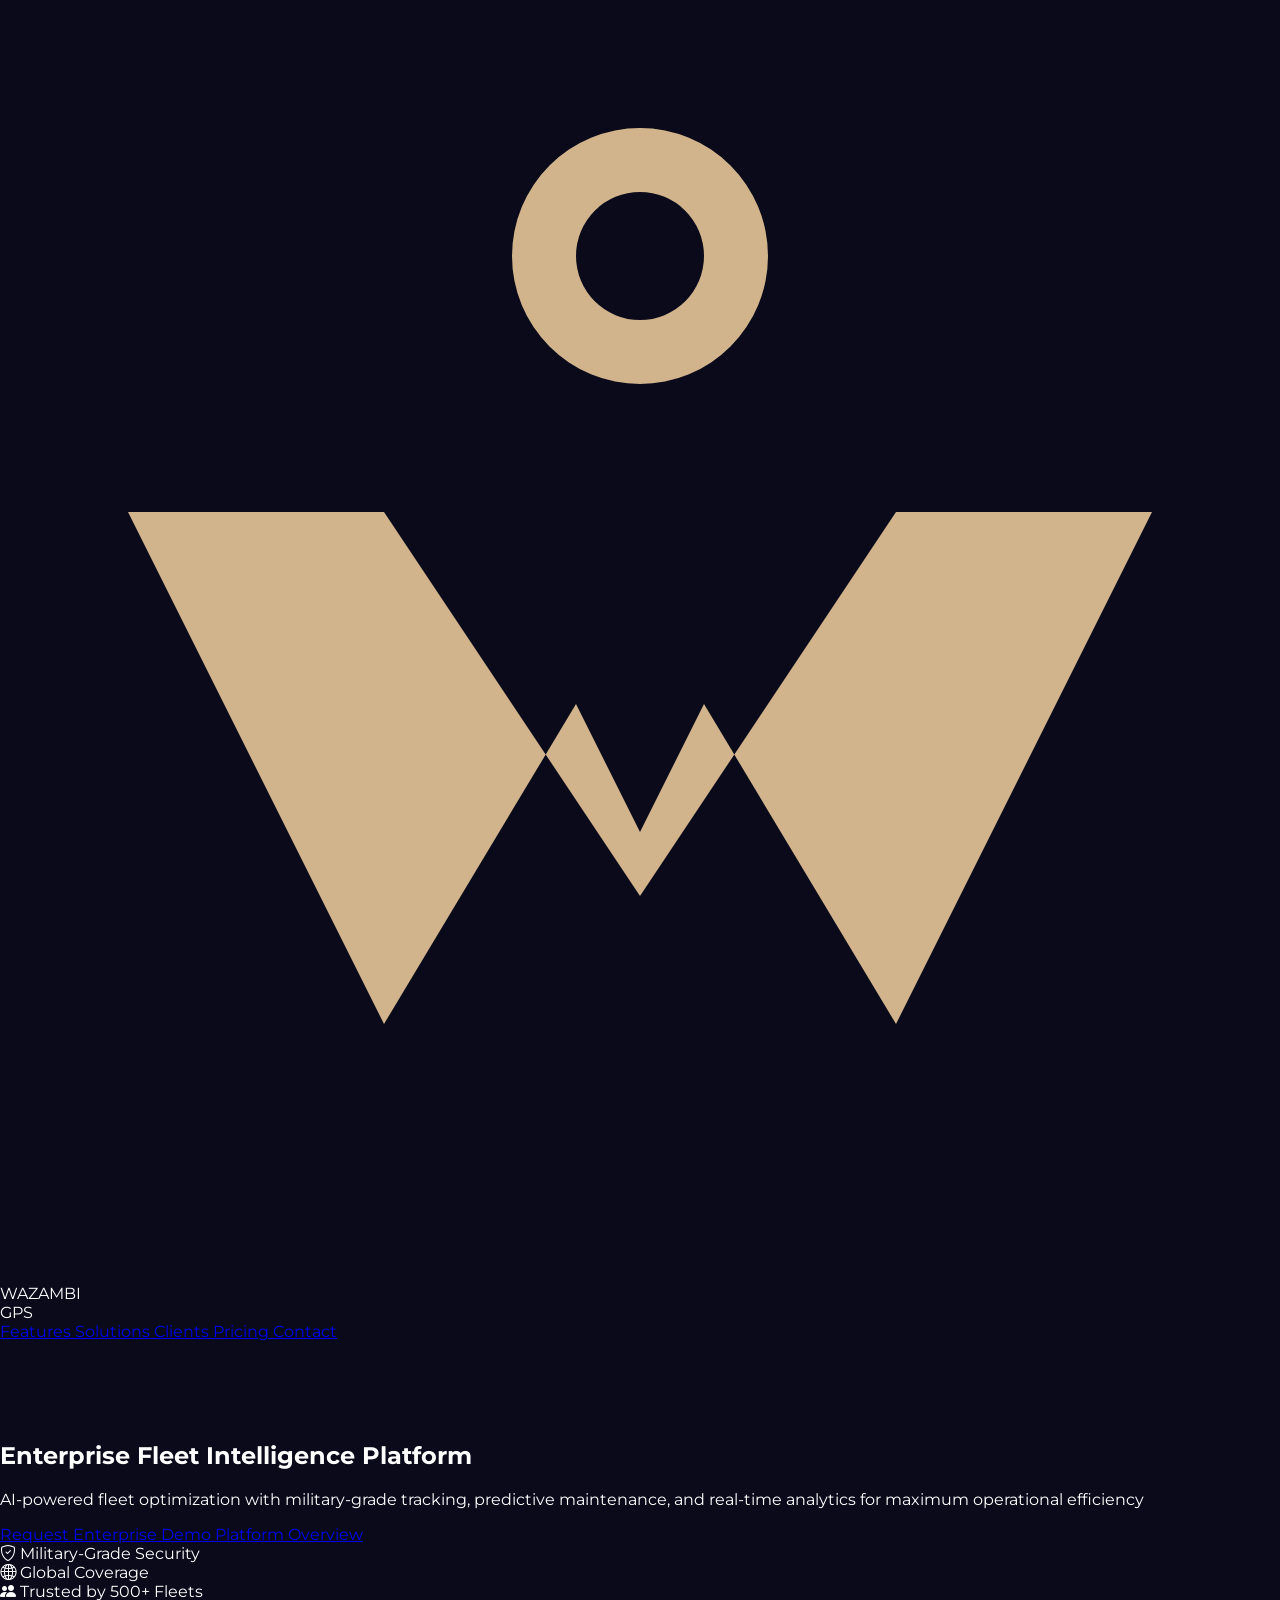
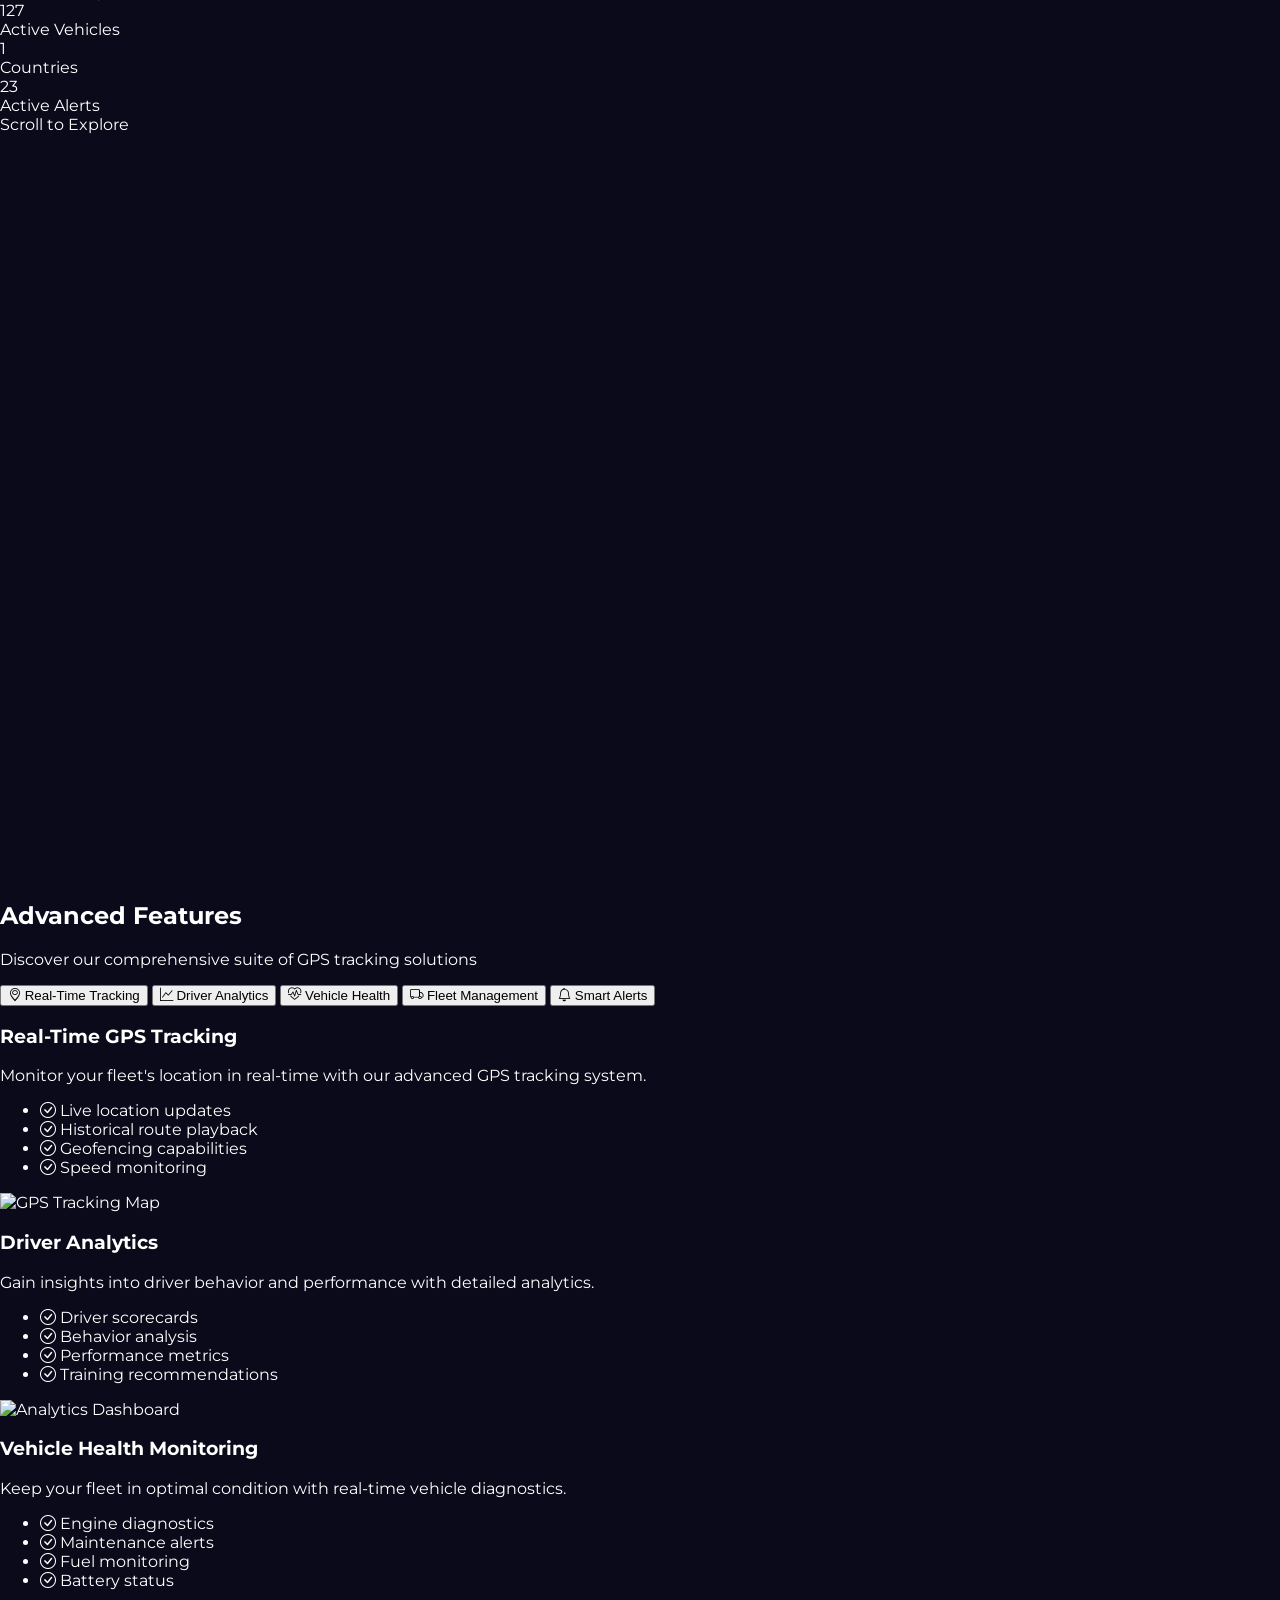
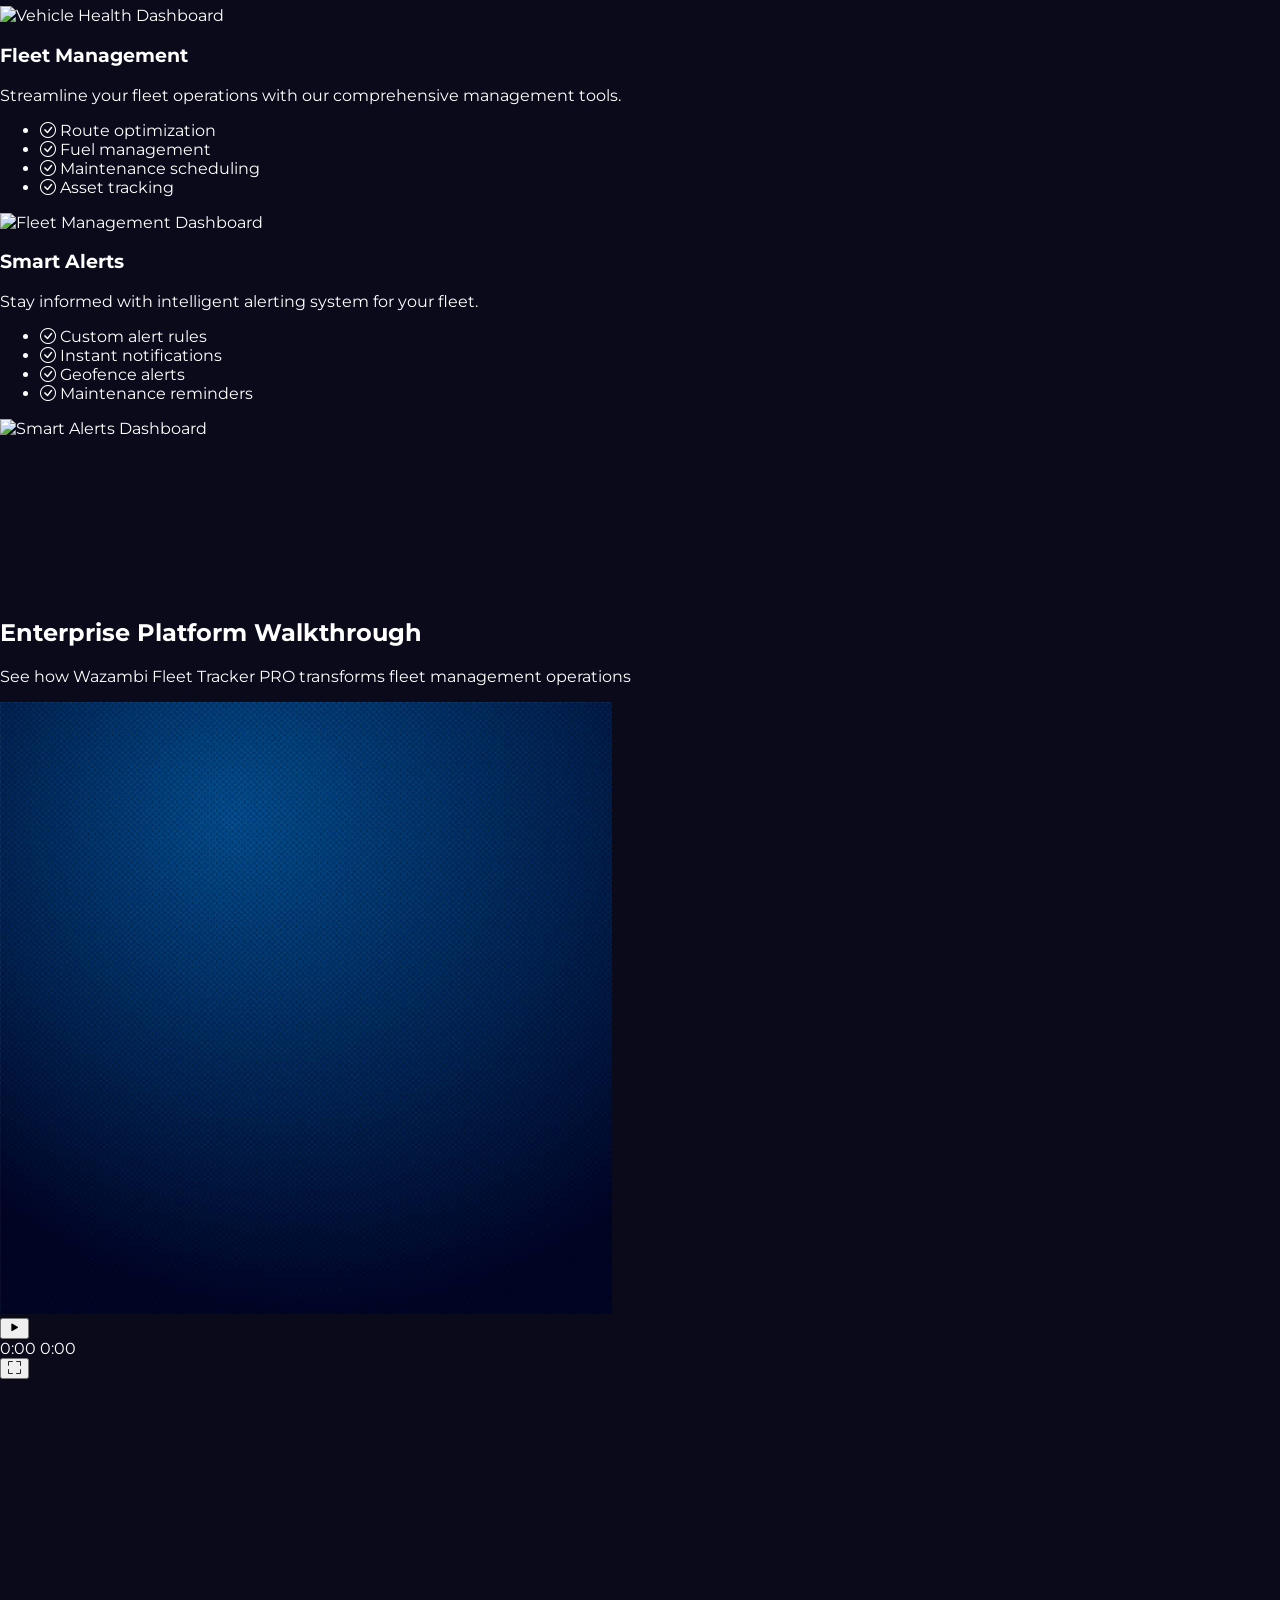
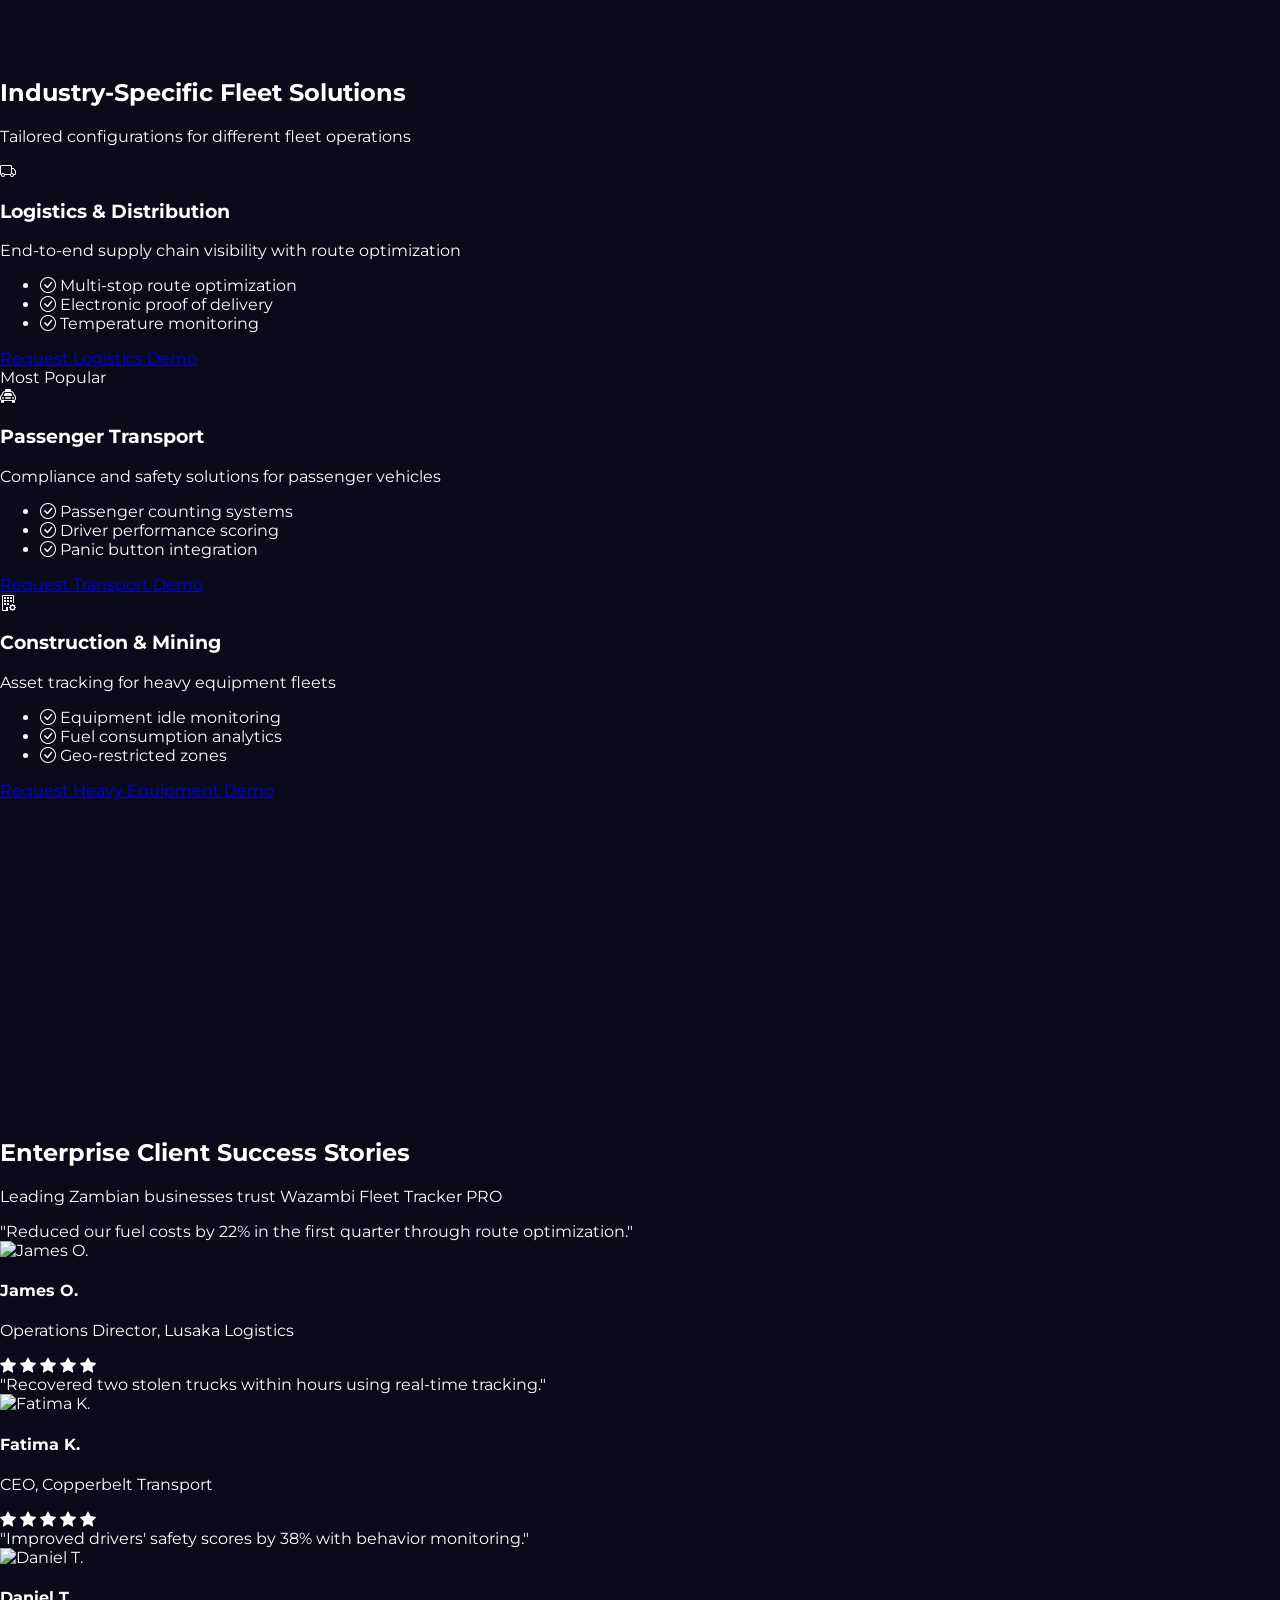
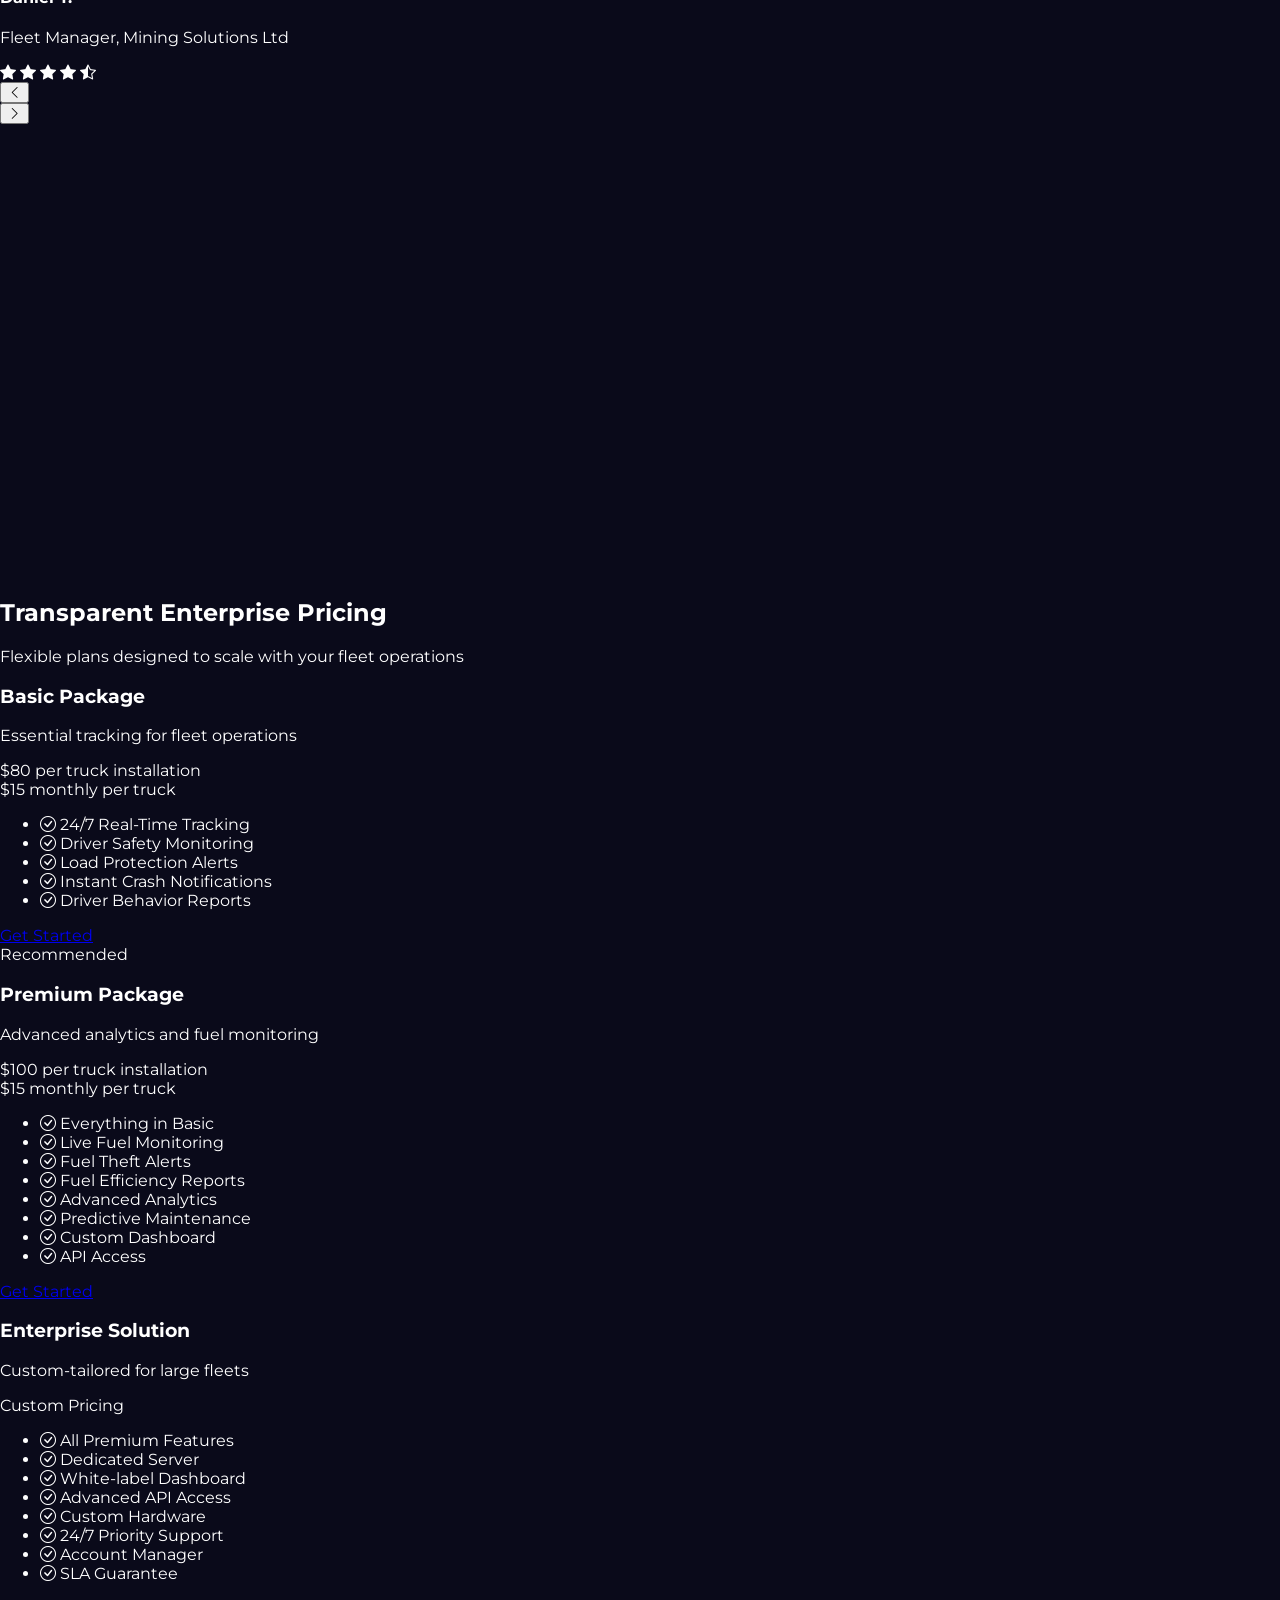
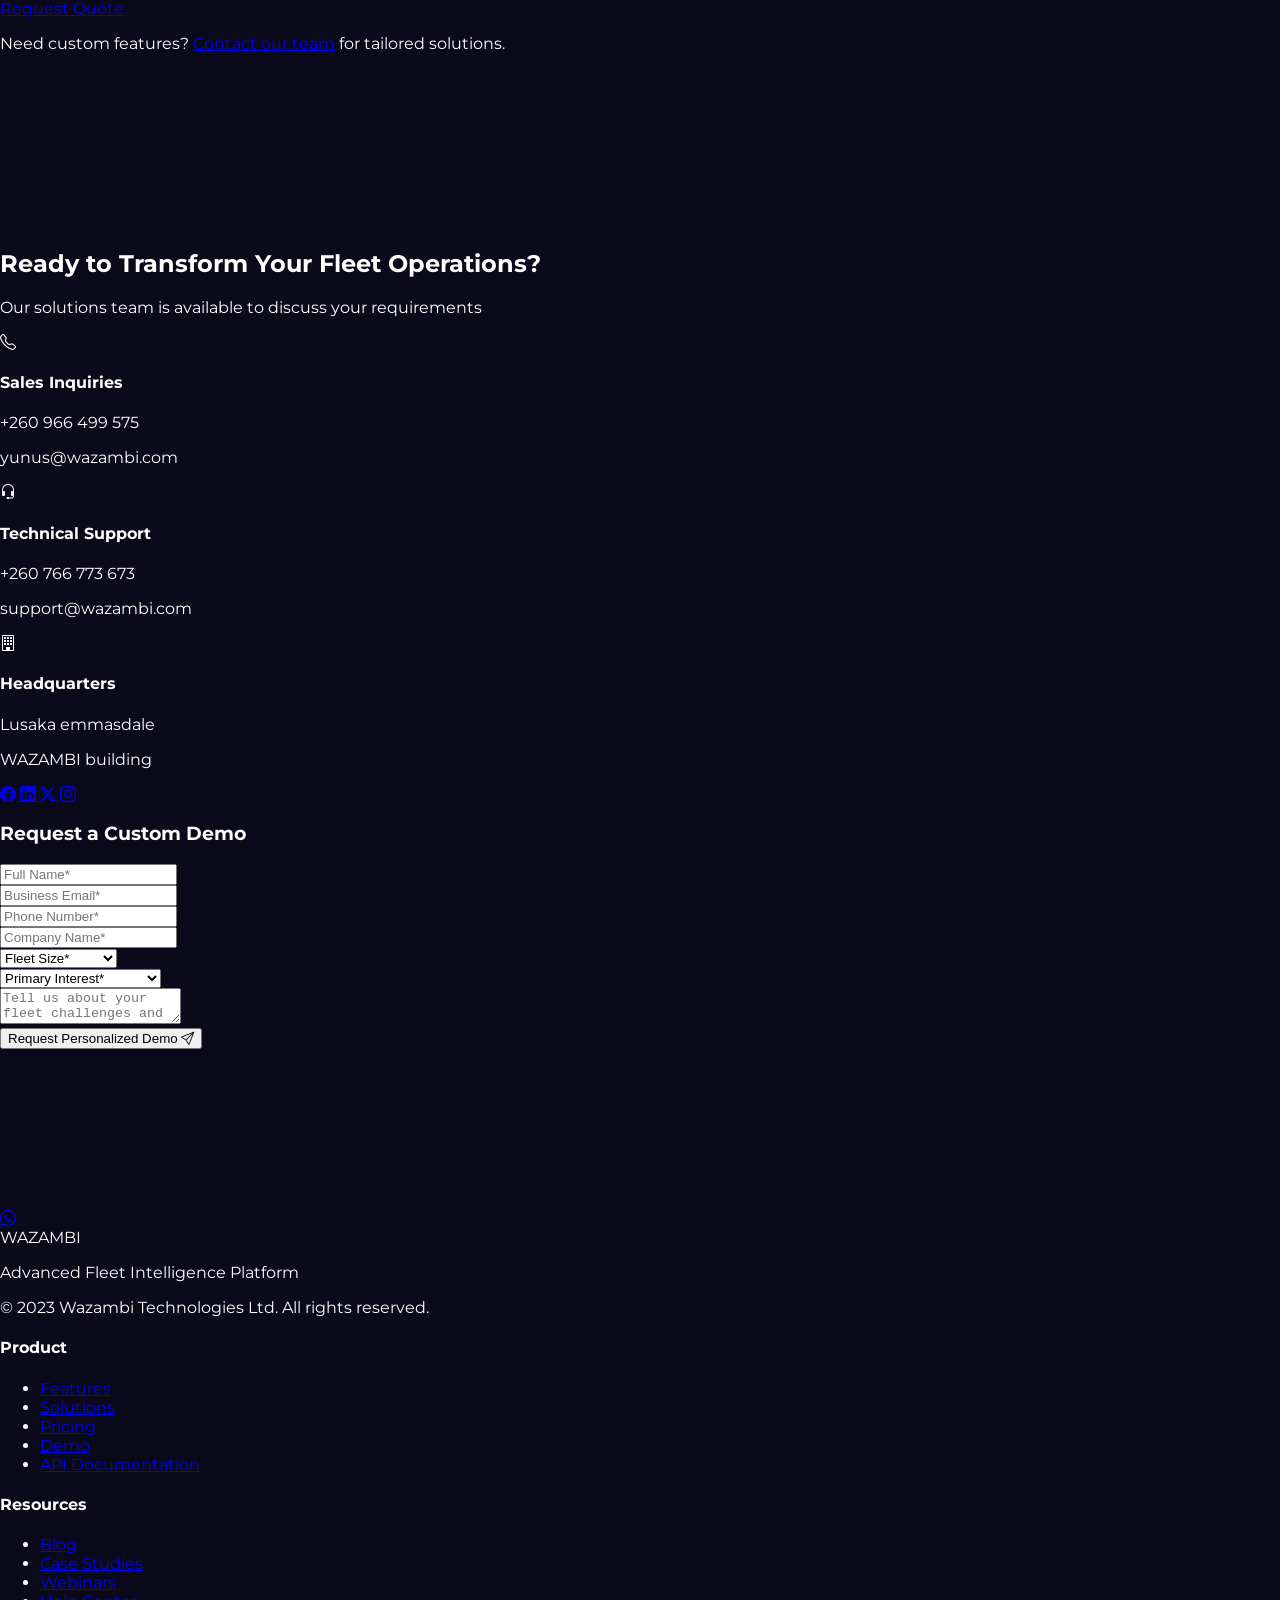
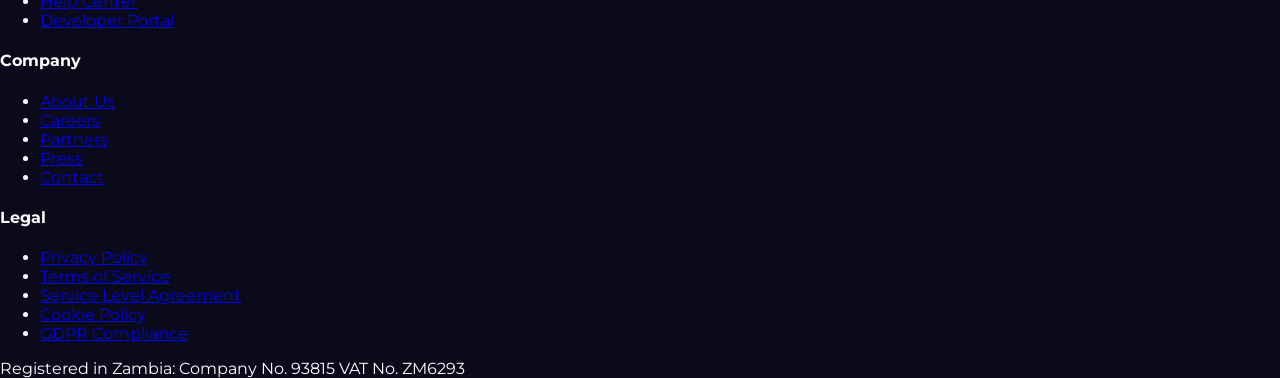
==== INDEX.HTML @ 455a706d "Initial commit" ====
<!DOCTYPE html>
<html lang="en">
<head>
    <meta charset="UTF-8">
    <meta name="viewport" content="width=device-width, initial-scale=1.0">
    <title>Wazambi Fleet Tracker PRO | Enterprise Fleet Intelligence</title>
    <meta name="description" content="AI-powered fleet management with real-time GPS tracking, predictive analytics, and comprehensive vehicle monitoring">
    
    <!-- Preload critical resources -->
    <link rel="preload" href="main.css" as="style">
    <link rel="stylesheet" href="main.css">
    <link rel="preload" href="main.js" as="script">
    
    <!-- Fonts -->
    <link rel="stylesheet" href="https://cdn.jsdelivr.net/npm/bootstrap-icons@1.10.0/font/bootstrap-icons.css">
    <link href="https://fonts.googleapis.com/css2?family=Orbitron:wght@400;500;700;900&family=Montserrat:wght@300;400;500;600;700&display=swap" rel="stylesheet">
    
    <!-- Three.js and GSAP -->
    <script src="https://cdnjs.cloudflare.com/ajax/libs/three.js/r128/three.min.js"></script>
    <script src="https://cdnjs.cloudflare.com/ajax/libs/gsap/3.9.1/gsap.min.js"></script>
    <script src="https://cdnjs.cloudflare.com/ajax/libs/gsap/3.9.1/ScrollTrigger.min.js"></script>
    
    <!-- Leaflet JS -->
    <script src="https://unpkg.com/leaflet@1.9.4/dist/leaflet.js"></script>
    
    <style>
        /* Temporary styles for layout - will be moved to main.css */
        body {
            margin: 0;
            padding: 0;
            overflow-x: hidden;
            font-family: 'Montserrat', sans-serif;
            color: white;
            background: #0a0a1a;
        }
        
        .corridor-container {
            position: fixed;
            top: 0;
            left: 0;
            width: 100%;
            height: 100%;
            z-index: -1;
            overflow: hidden;
        }
        
        section {
            position: relative;
            min-height: 100vh;
            padding: 80px 0;
            overflow: hidden;
        }
    </style>
</head>
<body>
    <!-- 3D Corridor Background -->
    <div class="corridor-container" id="corridorScene">
        <!-- This will be populated by Three.js -->
    </div>

    <!-- Navigation -->
    <nav class="main-nav">
        <div class="nav-container">
            <div class="nav-logo">
                <svg class="wazambi-logo" xmlns="http://www.w3.org/2000/svg" viewBox="0 0 200 200">
                    <!-- GPS pin merged into W -->
                    <path fill="#D2B48C" d="M100,20a20,20 0 1,1 0,40a20,20 0 1,1 0,-40Zm0,10a10,10 0 1,0 0,20a10,10 0 1,0 0,-20Z" />
                    <!-- Left wing of W -->
                    <path fill="#D2B48C" d="M20,80 L60,160 L90,110 L100,130 L110,110 L140,160 L180,80 L140,80 L100,140 L60,80 Z"/>
                </svg>
                <div class="wazambi-text">
                    <div class="main-text">WAZAMBI</div>
                    <div class="sub-text">GPS</div>
                </div>
            </div>
            
            <div class="nav-links">
                <a href="#features" class="nav-link" data-depth="0.2">
                    <span class="link-glow"></span>
                    <span class="link-text">Features</span>
                </a>
                <a href="#solutions" class="nav-link" data-depth="0.4">
                    <span class="link-glow"></span>
                    <span class="link-text">Solutions</span>
                </a>
                <a href="#testimonials" class="nav-link" data-depth="0.6">
                    <span class="link-glow"></span>
                    <span class="link-text">Clients</span>
                </a>
                <a href="#pricing" class="nav-link" data-depth="0.8">
                    <span class="link-glow"></span>
                    <span class="link-text">Pricing</span>
                </a>
                <a href="#contact" class="nav-link cta" data-depth="1">
                    <span class="link-glow"></span>
                    <span class="link-text">Contact</span>
                </a>
            </div>
            
            <div class="mobile-menu-toggle">
                <div class="menu-line"></div>
                <div class="menu-line"></div>
                <div class="menu-line"></div>
            </div>
        </div>
    </nav>

    <!-- Hero Section -->
    <section class="hero-section" id="hero">
        <div class="section-container">
            <div class="hero-content">
                <h1 class="hero-title">
                    <span class="title-line">Enterprise Fleet</span>
                    <span class="title-line highlight">Intelligence Platform</span>
                </h1>
                
                <p class="hero-subtitle">
                    AI-powered fleet optimization with military-grade tracking, predictive maintenance, and real-time analytics for maximum operational efficiency
                </p>
                
                <div class="hero-actions">
                    <a href="#contact" class="hero-btn primary">
                        <span class="btn-glow"></span>
                        <span class="btn-text">Request Enterprise Demo</span>
                    </a>
                    <a href="#video-demo" class="hero-btn secondary">
                        <span class="btn-glow"></span>
                        <span class="btn-text">Platform Overview</span>
                    </a>
                </div>
                
                <div class="trust-badges">
                    <div class="badge">
                        <i class="bi bi-shield-check"></i>
                        <span>Military-Grade Security</span>
                    </div>
                    <div class="badge">
                        <i class="bi bi-globe2"></i>
                        <span>Global Coverage</span>
                    </div>
                    <div class="badge">
                        <i class="bi bi-people-fill"></i>
                        <span>Trusted by 500+ Fleets</span>
                    </div>
                </div>
            </div>
            
            <div class="hero-visual">
                <div class="dashboard-preview">
                    <div class="map-container" id="heroMap"></div>
                    <div class="vehicle-stats">
                        <div class="stat">
                            <div class="count" data-count="127">127</div>
                            <div class="label">Active Vehicles</div>
                        </div>
                        <div class="stat">
                            <div class="count">1</div>
                            <div class="label">Countries</div>
                        </div>
                        <div class="stat">
                            <div class="count" data-count="23" data-dynamic="true">23</div>
                            <div class="label">Active Alerts</div>
                        </div>
                    </div>
                </div>
            </div>
        </div>
        
        <div class="scroll-indicator">
            <div class="mouse">
                <div class="wheel"></div>
            </div>
            <span>Scroll to Explore</span>
        </div>
    </section>

    <!-- Features Section -->
    <section id="features" class="features-section">
        <div class="section-container">
            <div class="section-header">
                <h2>Advanced Features</h2>
                <p>Discover our comprehensive suite of GPS tracking solutions</p>
            </div>
            
            <div class="feature-tabs">
                <div class="tab-buttons">
                    <button class="tab-btn active" data-tab="tracking">
                        <i class="bi bi-geo-alt"></i>
                        <span>Real-Time Tracking</span>
                    </button>
                    <button class="tab-btn" data-tab="analytics">
                        <i class="bi bi-graph-up"></i>
                        <span>Driver Analytics</span>
                    </button>
                    <button class="tab-btn" data-tab="health">
                        <i class="bi bi-heart-pulse"></i>
                        <span>Vehicle Health</span>
                    </button>
                    <button class="tab-btn" data-tab="fleet">
                        <i class="bi bi-truck"></i>
                        <span>Fleet Management</span>
                    </button>
                    <button class="tab-btn" data-tab="alerts">
                        <i class="bi bi-bell"></i>
                        <span>Smart Alerts</span>
                    </button>
                </div>

                <div class="tab-content active" id="tracking">
                    <div class="feature-grid">
                        <div class="feature-text">
                            <h3>Real-Time GPS Tracking</h3>
                            <p>Monitor your fleet's location in real-time with our advanced GPS tracking system.</p>
                            <ul class="feature-list">
                                <li><i class="bi bi-check-circle"></i> Live location updates</li>
                                <li><i class="bi bi-check-circle"></i> Historical route playback</li>
                                <li><i class="bi bi-check-circle"></i> Geofencing capabilities</li>
                                <li><i class="bi bi-check-circle"></i> Speed monitoring</li>
                            </ul>
                        </div>
                        <div class="feature-visual">
                            <img src="images/feature-tracking.jpg" alt="GPS Tracking Map" class="feature-image">
                            <div class="feature-overlay"></div>
                        </div>
                    </div>
                </div>

                <div class="tab-content" id="analytics">
                    <div class="feature-grid">
                        <div class="feature-text">
                            <h3>Driver Analytics</h3>
                            <p>Gain insights into driver behavior and performance with detailed analytics.</p>
                            <ul class="feature-list">
                                <li><i class="bi bi-check-circle"></i> Driver scorecards</li>
                                <li><i class="bi bi-check-circle"></i> Behavior analysis</li>
                                <li><i class="bi bi-check-circle"></i> Performance metrics</li>
                                <li><i class="bi bi-check-circle"></i> Training recommendations</li>
                            </ul>
                        </div>
                        <div class="feature-visual">
                            <img src="images/feature-analytics.jpg" alt="Analytics Dashboard" class="feature-image">
                            <div class="feature-overlay"></div>
                        </div>
                    </div>
                </div>

                <div class="tab-content" id="health">
                    <div class="feature-grid">
                        <div class="feature-text">
                            <h3>Vehicle Health Monitoring</h3>
                            <p>Keep your fleet in optimal condition with real-time vehicle diagnostics.</p>
                            <ul class="feature-list">
                                <li><i class="bi bi-check-circle"></i> Engine diagnostics</li>
                                <li><i class="bi bi-check-circle"></i> Maintenance alerts</li>
                                <li><i class="bi bi-check-circle"></i> Fuel monitoring</li>
                                <li><i class="bi bi-check-circle"></i> Battery status</li>
                            </ul>
                        </div>
                        <div class="feature-visual">
                            <img src="images/feature-health.jpg" alt="Vehicle Health Dashboard" class="feature-image">
                            <div class="feature-overlay"></div>
                        </div>
                    </div>
                </div>

                <div class="tab-content" id="fleet">
                    <div class="feature-grid">
                        <div class="feature-text">
                            <h3>Fleet Management</h3>
                            <p>Streamline your fleet operations with our comprehensive management tools.</p>
                            <ul class="feature-list">
                                <li><i class="bi bi-check-circle"></i> Route optimization</li>
                                <li><i class="bi bi-check-circle"></i> Fuel management</li>
                                <li><i class="bi bi-check-circle"></i> Maintenance scheduling</li>
                                <li><i class="bi bi-check-circle"></i> Asset tracking</li>
                            </ul>
                        </div>
                        <div class="feature-visual">
                            <img src="images/feature-fleet.jpg" alt="Fleet Management Dashboard" class="feature-image">
                            <div class="feature-overlay"></div>
                        </div>
                    </div>
                </div>

                <div class="tab-content" id="alerts">
                    <div class="feature-grid">
                        <div class="feature-text">
                            <h3>Smart Alerts</h3>
                            <p>Stay informed with intelligent alerting system for your fleet.</p>
                            <ul class="feature-list">
                                <li><i class="bi bi-check-circle"></i> Custom alert rules</li>
                                <li><i class="bi bi-check-circle"></i> Instant notifications</li>
                                <li><i class="bi bi-check-circle"></i> Geofence alerts</li>
                                <li><i class="bi bi-check-circle"></i> Maintenance reminders</li>
                            </ul>
                        </div>
                        <div class="feature-visual">
                            <img src="images/feature-alerts.jpg" alt="Smart Alerts Dashboard" class="feature-image">
                            <div class="feature-overlay"></div>
                        </div>
                    </div>
                </div>
            </div>
        </div>
    </section>

    <!-- Video Demo Section -->
    <section id="video-demo" class="video-section">
        <div class="section-container">
            <div class="section-header">
                <h2>Enterprise Platform <span>Walkthrough</span></h2>
                <p>See how Wazambi Fleet Tracker PRO transforms fleet management operations</p>
            </div>
            
            <div class="video-container">
                <div class="video-wrapper">
                    <video class="demo-video" poster="images/video-poster.jpg">
                        <source src="video/demo.mp4" type="video/mp4">
                        Your browser does not support the video tag.
                    </video>
                    <div class="video-controls">
                        <button class="play-btn">
                            <i class="bi bi-play-fill"></i>
                        </button>
                        <div class="video-progress">
                            <div class="progress-bar"></div>
                        </div>
                        <div class="video-time">
                            <span class="current-time">0:00</span>
                            <span class="duration">0:00</span>
                        </div>
                        <button class="fullscreen-btn">
                            <i class="bi bi-fullscreen"></i>
                        </button>
                    </div>
                </div>
            </div>
        </div>
    </section>

    <!-- Solutions Section -->
    <section id="solutions" class="solutions-section">
        <div class="section-container">
            <div class="section-header">
                <h2>Industry-Specific Fleet <span>Solutions</span></h2>
                <p>Tailored configurations for different fleet operations</p>
            </div>
            
            <div class="solutions-grid">
                <div class="solution-card">
                    <div class="card-icon">
                        <i class="bi bi-truck"></i>
                    </div>
                    <h3>Logistics & Distribution</h3>
                    <p>End-to-end supply chain visibility with route optimization</p>
                    <ul class="solution-features">
                        <li><i class="bi bi-check-circle"></i> Multi-stop route optimization</li>
                        <li><i class="bi bi-check-circle"></i> Electronic proof of delivery</li>
                        <li><i class="bi bi-check-circle"></i> Temperature monitoring</li>
                    </ul>
                    <a href="https://wa.me/260966499575?text=Logistics%20Solution%20Inquiry" class="solution-btn" target="_blank">
                        Request Logistics Demo
                    </a>
                </div>
                
                <div class="solution-card featured">
                    <div class="featured-badge">Most Popular</div>
                    <div class="card-icon">
                        <i class="bi bi-taxi-front"></i>
                    </div>
                    <h3>Passenger Transport</h3>
                    <p>Compliance and safety solutions for passenger vehicles</p>
                    <ul class="solution-features">
                        <li><i class="bi bi-check-circle"></i> Passenger counting systems</li>
                        <li><i class="bi bi-check-circle"></i> Driver performance scoring</li>
                        <li><i class="bi bi-check-circle"></i> Panic button integration</li>
                    </ul>
                    <a href="https://wa.me/260966499575?text=Passenger%20Transport%20Inquiry" class="solution-btn" target="_blank">
                        Request Transport Demo
                    </a>
                </div>
                
                <div class="solution-card">
                    <div class="card-icon">
                        <i class="bi bi-building-gear"></i>
                    </div>
                    <h3>Construction & Mining</h3>
                    <p>Asset tracking for heavy equipment fleets</p>
                    <ul class="solution-features">
                        <li><i class="bi bi-check-circle"></i> Equipment idle monitoring</li>
                        <li><i class="bi bi-check-circle"></i> Fuel consumption analytics</li>
                        <li><i class="bi bi-check-circle"></i> Geo-restricted zones</li>
                    </ul>
                    <a href="https://wa.me/260966499575?text=Construction%20Solution%20Inquiry" class="solution-btn" target="_blank">
                        Request Heavy Equipment Demo
                    </a>
                </div>
            </div>
        </div>
    </section>

    <!-- Testimonials Section -->
    <section id="testimonials" class="testimonials-section">
        <div class="section-container">
            <div class="section-header">
                <h2>Enterprise Client <span>Success Stories</span></h2>
                <p>Leading Zambian businesses trust Wazambi Fleet Tracker PRO</p>
            </div>
            
            <div class="testimonials-slider">
                <div class="testimonial active">
                    <div class="testimonial-content">
                        <div class="quote">
                            "Reduced our fuel costs by 22% in the first quarter through route optimization."
                        </div>
                        <div class="author">
                            <div class="author-image">
                                <img src="images/testimonial-1.jpg" alt="James O." loading="lazy">
                            </div>
                            <div class="author-info">
                                <h4>James O.</h4>
                                <p>Operations Director, Lusaka Logistics</p>
                                <div class="rating">
                                    <i class="bi bi-star-fill"></i>
                                    <i class="bi bi-star-fill"></i>
                                    <i class="bi bi-star-fill"></i>
                                    <i class="bi bi-star-fill"></i>
                                    <i class="bi bi-star-fill"></i>
                                </div>
                            </div>
                        </div>
                    </div>
                </div>
                
                <div class="testimonial">
                    <div class="testimonial-content">
                        <div class="quote">
                            "Recovered two stolen trucks within hours using real-time tracking."
                        </div>
                        <div class="author">
                            <div class="author-image">
                                <img src="images/testimonial-2.jpg" alt="Fatima K." loading="lazy">
                            </div>
                            <div class="author-info">
                                <h4>Fatima K.</h4>
                                <p>CEO, Copperbelt Transport</p>
                                <div class="rating">
                                    <i class="bi bi-star-fill"></i>
                                    <i class="bi bi-star-fill"></i>
                                    <i class="bi bi-star-fill"></i>
                                    <i class="bi bi-star-fill"></i>
                                    <i class="bi bi-star-fill"></i>
                                </div>
                            </div>
                        </div>
                    </div>
                </div>
                
                <div class="testimonial">
                    <div class="testimonial-content">
                        <div class="quote">
                            "Improved drivers' safety scores by 38% with behavior monitoring."
                        </div>
                        <div class="author">
                            <div class="author-image">
                                <img src="images/testimonial-3.jpg" alt="Daniel T." loading="lazy">
                            </div>
                            <div class="author-info">
                                <h4>Daniel T.</h4>
                                <p>Fleet Manager, Mining Solutions Ltd</p>
                                <div class="rating">
                                    <i class="bi bi-star-fill"></i>
                                    <i class="bi bi-star-fill"></i>
                                    <i class="bi bi-star-fill"></i>
                                    <i class="bi bi-star-fill"></i>
                                    <i class="bi bi-star-half"></i>
                                </div>
                            </div>
                        </div>
                    </div>
                </div>
                
                <div class="slider-controls">
                    <button class="slider-prev"><i class="bi bi-chevron-left"></i></button>
                    <div class="slider-dots">
                        <span class="dot active"></span>
                        <span class="dot"></span>
                        <span class="dot"></span>
                    </div>
                    <button class="slider-next"><i class="bi bi-chevron-right"></i></button>
                </div>
            </div>
        </div>
    </section>

    <!-- Pricing Section -->
    <section id="pricing" class="pricing-section">
        <div class="section-container">
            <div class="section-header">
                <h2>Transparent Enterprise <span>Pricing</span></h2>
                <p>Flexible plans designed to scale with your fleet operations</p>
            </div>
            
            <div class="pricing-grid">
                <div class="pricing-card">
                    <div class="card-header">
                        <h3>Basic Package</h3>
                        <p>Essential tracking for fleet operations</p>
                        <div class="price-container">
                            <div class="price">
                                <span class="amount">$80</span>
                                <span class="period">per truck installation</span>
                            </div>
                            <div class="price">
                                <span class="amount">$15</span>
                                <span class="period">monthly per truck</span>
                            </div>
                        </div>
                    </div>
                    <ul class="features">
                        <li><i class="bi bi-check-circle"></i> 24/7 Real-Time Tracking</li>
                        <li><i class="bi bi-check-circle"></i> Driver Safety Monitoring</li>
                        <li><i class="bi bi-check-circle"></i> Load Protection Alerts</li>
                        <li><i class="bi bi-check-circle"></i> Instant Crash Notifications</li>
                        <li><i class="bi bi-check-circle"></i> Driver Behavior Reports</li>
                    </ul>
                    <a href="https://wa.me/260966499575?text=Basic%20Package%20Inquiry" class="pricing-btn" target="_blank">Get Started</a>
                </div>
                
                <div class="pricing-card featured">
                    <div class="featured-badge">Recommended</div>
                    <div class="card-header">
                        <h3>Premium Package</h3>
                        <p>Advanced analytics and fuel monitoring</p>
                        <div class="price-container">
                            <div class="price">
                                <span class="amount">$100</span>
                                <span class="period">per truck installation</span>
                            </div>
                            <div class="price">
                                <span class="amount">$15</span>
                                <span class="period">monthly per truck</span>
                            </div>
                        </div>
                    </div>
                    <ul class="features">
                        <li><i class="bi bi-check-circle"></i> Everything in Basic</li>
                        <li><i class="bi bi-check-circle"></i> Live Fuel Monitoring</li>
                        <li><i class="bi bi-check-circle"></i> Fuel Theft Alerts</li>
                        <li><i class="bi bi-check-circle"></i> Fuel Efficiency Reports</li>
                        <li><i class="bi bi-check-circle"></i> Advanced Analytics</li>
                        <li><i class="bi bi-check-circle"></i> Predictive Maintenance</li>
                        <li><i class="bi bi-check-circle"></i> Custom Dashboard</li>
                        <li><i class="bi bi-check-circle"></i> API Access</li>
                    </ul>
                    <a href="https://wa.me/260966499575?text=Premium%20Package%20Inquiry" class="pricing-btn" target="_blank">Get Started</a>
                </div>
                
                <div class="pricing-card">
                    <div class="card-header">
                        <h3>Enterprise Solution</h3>
                        <p>Custom-tailored for large fleets</p>
                        <div class="price-container">
                            <div class="price">
                                <span class="amount">Custom</span>
                                <span class="period">Pricing</span>
                            </div>
                        </div>
                    </div>
                    <ul class="features">
                        <li><i class="bi bi-check-circle"></i> All Premium Features</li>
                        <li><i class="bi bi-check-circle"></i> Dedicated Server</li>
                        <li><i class="bi bi-check-circle"></i> White-label Dashboard</li>
                        <li><i class="bi bi-check-circle"></i> Advanced API Access</li>
                        <li><i class="bi bi-check-circle"></i> Custom Hardware</li>
                        <li><i class="bi bi-check-circle"></i> 24/7 Priority Support</li>
                        <li><i class="bi bi-check-circle"></i> Account Manager</li>
                        <li><i class="bi bi-check-circle"></i> SLA Guarantee</li>
                    </ul>
                    <a href="https://wa.me/260966499575?text=Enterprise%20Solution%20Inquiry" class="pricing-btn" target="_blank">Request Quote</a>
                </div>
            </div>
            
            <div class="enterprise-cta">
                <p>Need custom features? <a href="https://wa.me/260966499575?text=Custom%20Solution%20Inquiry" target="_blank">Contact our team</a> for tailored solutions.</p>
            </div>
        </div>
    </section>

    <!-- Contact Section -->
    <section id="contact" class="contact-section">
        <div class="section-container">
            <div class="contact-grid">
                <div class="contact-info">
                    <h2>Ready to Transform Your Fleet Operations?</h2>
                    <p>Our solutions team is available to discuss your requirements</p>
                    
                    <div class="contact-methods">
                        <div class="method">
                            <div class="method-icon">
                                <i class="bi bi-telephone"></i>
                            </div>
                            <div class="method-details">
                                <h4>Sales Inquiries</h4>
                                <p>+260 966 499 575</p>
                                <p>yunus@wazambi.com</p>
                            </div>
                        </div>
                        
                        <div class="method">
                            <div class="method-icon">
                                <i class="bi bi-headset"></i>
                            </div>
                            <div class="method-details">
                                <h4>Technical Support</h4>
                                <p>+260 766 773 673</p>
                                <p>support@wazambi.com</p>
                            </div>
                        </div>
                        
                        <div class="method">
                            <div class="method-icon">
                                <i class="bi bi-building"></i>
                            </div>
                            <div class="method-details">
                                <h4>Headquarters</h4>
                                <p>Lusaka emmasdale</p>
                                <p>WAZAMBI building</p>
                            </div>
                        </div>
                    </div>
                    
                    <div class="contact-social">
                        <a href="https://www.facebook.com/share/16BLbJV5yL/" class="social-link" target="_blank">
                            <i class="bi bi-facebook"></i>
                        </a>
                        <a href="#" class="social-link" target="_blank">
                            <i class="bi bi-linkedin"></i>
                        </a>
                        <a href="https://x.com/yunushersi" class="social-link" target="_blank">
                            <i class="bi bi-twitter-x"></i>
                        </a>
                        <a href="https://www.instagram.com/wazambi_gps?igsh=cWh6MjEwbnJqM2ph" class="social-link" target="_blank">
                            <i class="bi bi-instagram"></i>
                        </a>
                    </div>
                </div>
                
                <div class="contact-form-container">
                    <form id="contactForm" action="https://formspree.io/f/mnnpgkzj" method="POST">
                        <h3>Request a Custom Demo</h3>
                        
                        <div class="form-group">
                            <input type="text" id="name" name="name" placeholder="Full Name*" required>
                        </div>
                        
                        <div class="form-group">
                            <input type="email" id="email" name="email" placeholder="Business Email*" required>
                        </div>
                        
                        <div class="form-group">
                            <input type="tel" id="phone" name="phone" placeholder="Phone Number*" required>
                        </div>
                        
                        <div class="form-group">
                            <input type="text" id="company" name="company" placeholder="Company Name*" required>
                        </div>
                        
                        <div class="form-group">
                            <select id="fleet-size" name="fleet-size" required>
                                <option value="">Fleet Size*</option>
                                <option value="1-10">1-10 Vehicles</option>
                                <option value="11-50">11-50 Vehicles</option>
                                <option value="51-100">51-100 Vehicles</option>
                                <option value="101+">101+ Vehicles</option>
                            </select>
                        </div>
                        
                        <div class="form-group">
                            <select id="interest" name="interest" required>
                                <option value="">Primary Interest*</option>
                                <option value="tracking">Real-Time Tracking</option>
                                <option value="safety">Driver Safety</option>
                                <option value="maintenance">Vehicle Maintenance</option>
                                <option value="optimization">Route Optimization</option>
                                <option value="compliance">Regulatory Compliance</option>
                            </select>
                        </div>
                        
                        <div class="form-group">
                            <textarea id="message" name="message" placeholder="Tell us about your fleet challenges and requirements*" required></textarea>
                        </div>
                        
                        <button type="submit" class="submit-btn">
                            <span class="btn-text">Request Personalized Demo</span>
                            <span class="btn-icon"><i class="bi bi-send"></i></span>
                        </button>
                    </form>
                </div>
            </div>
        </div>
    </section>

    <!-- WhatsApp Float Button -->
    <div class="whatsapp-float">
        <a href="https://wa.me/260966499575" target="_blank" aria-label="Chat on WhatsApp">
            <i class="bi bi-whatsapp"></i>
        </a>
    </div>

    <!-- Footer -->
    <footer class="main-footer">
        <div class="footer-container">
            <div class="footer-grid">
                <div class="footer-brand">
                    <div class="footer-logo">
                        <div class="logo-graphic">
                            <div class="logo-particle"></div>
                        </div>
                        <span class="logo-text">WAZAMBI</span>
                    </div>
                    <p class="footer-tagline">Advanced Fleet Intelligence Platform</p>
                    <p class="footer-copyright">&copy; 2023 Wazambi Technologies Ltd. All rights reserved.</p>
                </div>
                
                <div class="footer-links">
                    <div class="link-group">
                        <h4>Product</h4>
                        <ul>
                            <li><a href="#features">Features</a></li>
                            <li><a href="#solutions">Solutions</a></li>
                            <li><a href="#pricing">Pricing</a></li>
                            <li><a href="#video-demo">Demo</a></li>
                            <li><a href="#">API Documentation</a></li>
                        </ul>
                    </div>
                    
                    <div class="link-group">
                        <h4>Resources</h4>
                        <ul>
                            <li><a href="#">Blog</a></li>
                            <li><a href="#">Case Studies</a></li>
                            <li><a href="#">Webinars</a></li>
                            <li><a href="https://wa.me/260966499575">Help Center</a></li>
                            <li><a href="https://track.wazambi.com">Developer Portal</a></li>
                        </ul>
                    </div>
                    
                    <div class="link-group">
                        <h4>Company</h4>
                        <ul>
                            <li><a href="https://www.instagram.com/wazambi_gps?igsh=cWh6MjEwbnJqM2ph">About Us</a></li>
                            <li><a href="https://wa.me/260966499575">Careers</a></li>
                            <li><a href="track.wazambi.com">Partners</a></li>
                            <li><a href="https://wa.me/260966499575">Press</a></li>
                            <li><a href="https://wa.me/260966499575">Contact</a></li>
                        </ul>
                    </div>
                    
                    <div class="link-group">
                        <h4>Legal</h4>
                        <ul>
                            <li><a href="https://track.wazambi.com">Privacy Policy</a></li>
                            <li><a href="https://track.wazambi.com">Terms of Service</a></li>
                            <li><a href="https://track.wazambi.com">Service Level Agreement</a></li>
                            <li><a href="https://track.wazambi.com">Cookie Policy</a></li>
                            <li><a href="https://track.wazambi.com">GDPR Compliance</a></li>
                        </ul>
                    </div>
                </div>
            </div>
            
            <div class="footer-bottom">
                <div class="footer-legal">
                    <span>Registered in Zambia: Company No. 93815</span>
                    <span>VAT No. ZM6293</span>
                </div>
            </div>
        </div>
    </footer>

    <!-- Scripts -->
    <script src="main.js"></script>
    
    <!-- Three.js Corridor Scene -->
    <script>
        // This will be implemented in main.js
        // Creating an immersive 3D corridor effect with Three.js
        document.addEventListener('DOMContentLoaded', function() {
            // Scene setup
            const scene = new THREE.Scene();
            const camera = new THREE.PerspectiveCamera(75, window.innerWidth / window.innerHeight, 0.1, 1000);
            const renderer = new THREE.WebGLRenderer({ alpha: true, antialias: true });
            renderer.setSize(window.innerWidth, window.innerHeight);
            document.getElementById('corridorScene').appendChild(renderer.domElement);
            
            // Corridor geometry
            const corridorGeometry = new THREE.BoxGeometry(50, 30, 500);
            const corridorMaterial = new THREE.MeshBasicMaterial({ 
                color: 0x0a0a1a,
                side: THREE.BackSide,
                transparent: true,
                opacity: 0.8
            });
            
            const corridor = new THREE.Mesh(corridorGeometry, corridorMaterial);
            scene.add(corridor);
            
            // Add corridor details
            const lineGeometry = new THREE.BufferGeometry();
            const lineMaterial = new THREE.LineBasicMaterial({ color: 0x2a5bd7 });
            
            // Add lighting effects
            const ambientLight = new THREE.AmbientLight(0x404040);
            scene.add(ambientLight);
            
            const directionalLight = new THREE.DirectionalLight(0x2a5bd7, 0.5);
            directionalLight.position.set(0, 1, 0);
            scene.add(directionalLight);
            
            // Camera position
            camera.position.z = 5;
            
            // Animation loop
            function animate() {
                requestAnimationFrame(animate);
                
                corridor.rotation.y += 0.001;
                
                renderer.render(scene, camera);
            }
            
            animate();
            
            // Handle window resize
            window.addEventListener('resize', function() {
                camera.aspect = window.innerWidth / window.innerHeight;
                camera.updateProjectionMatrix();
                renderer.setSize(window.innerWidth, window.innerHeight);
            });
        });
    </script>
</body>
</html>
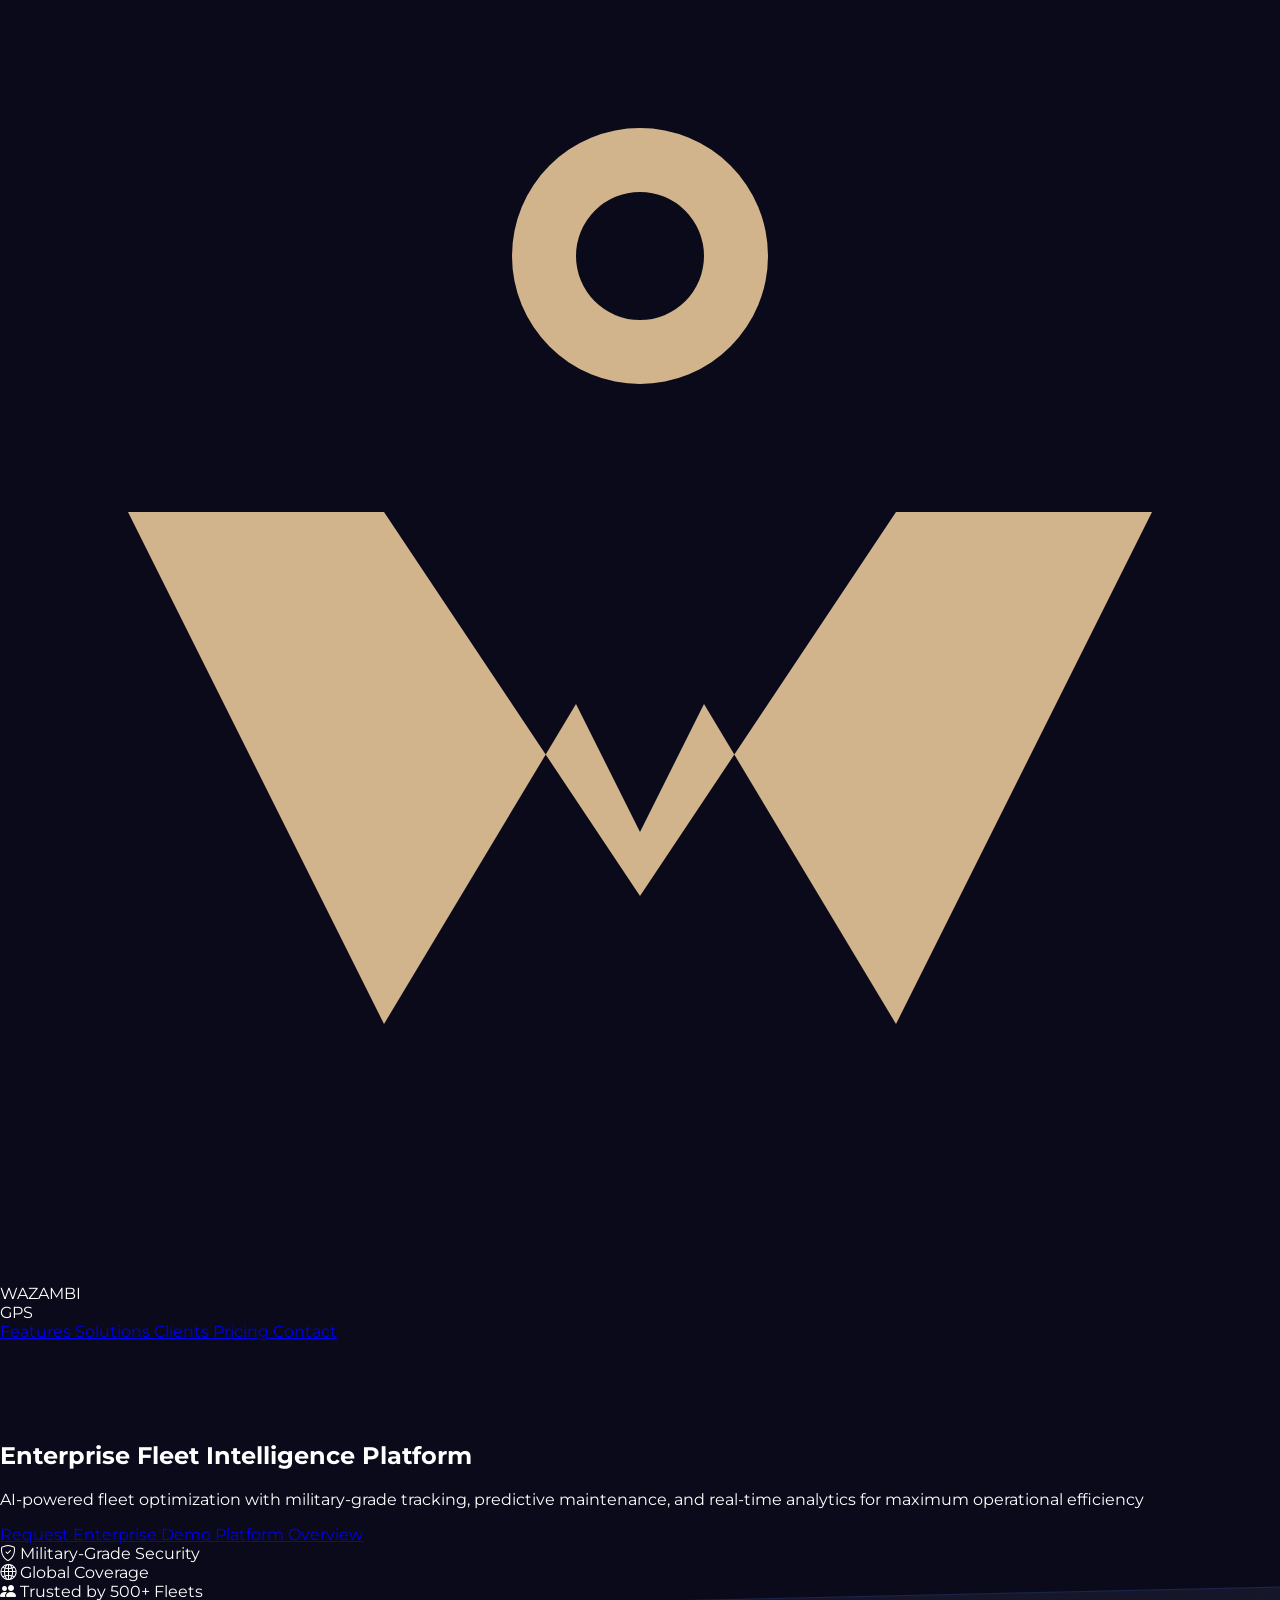
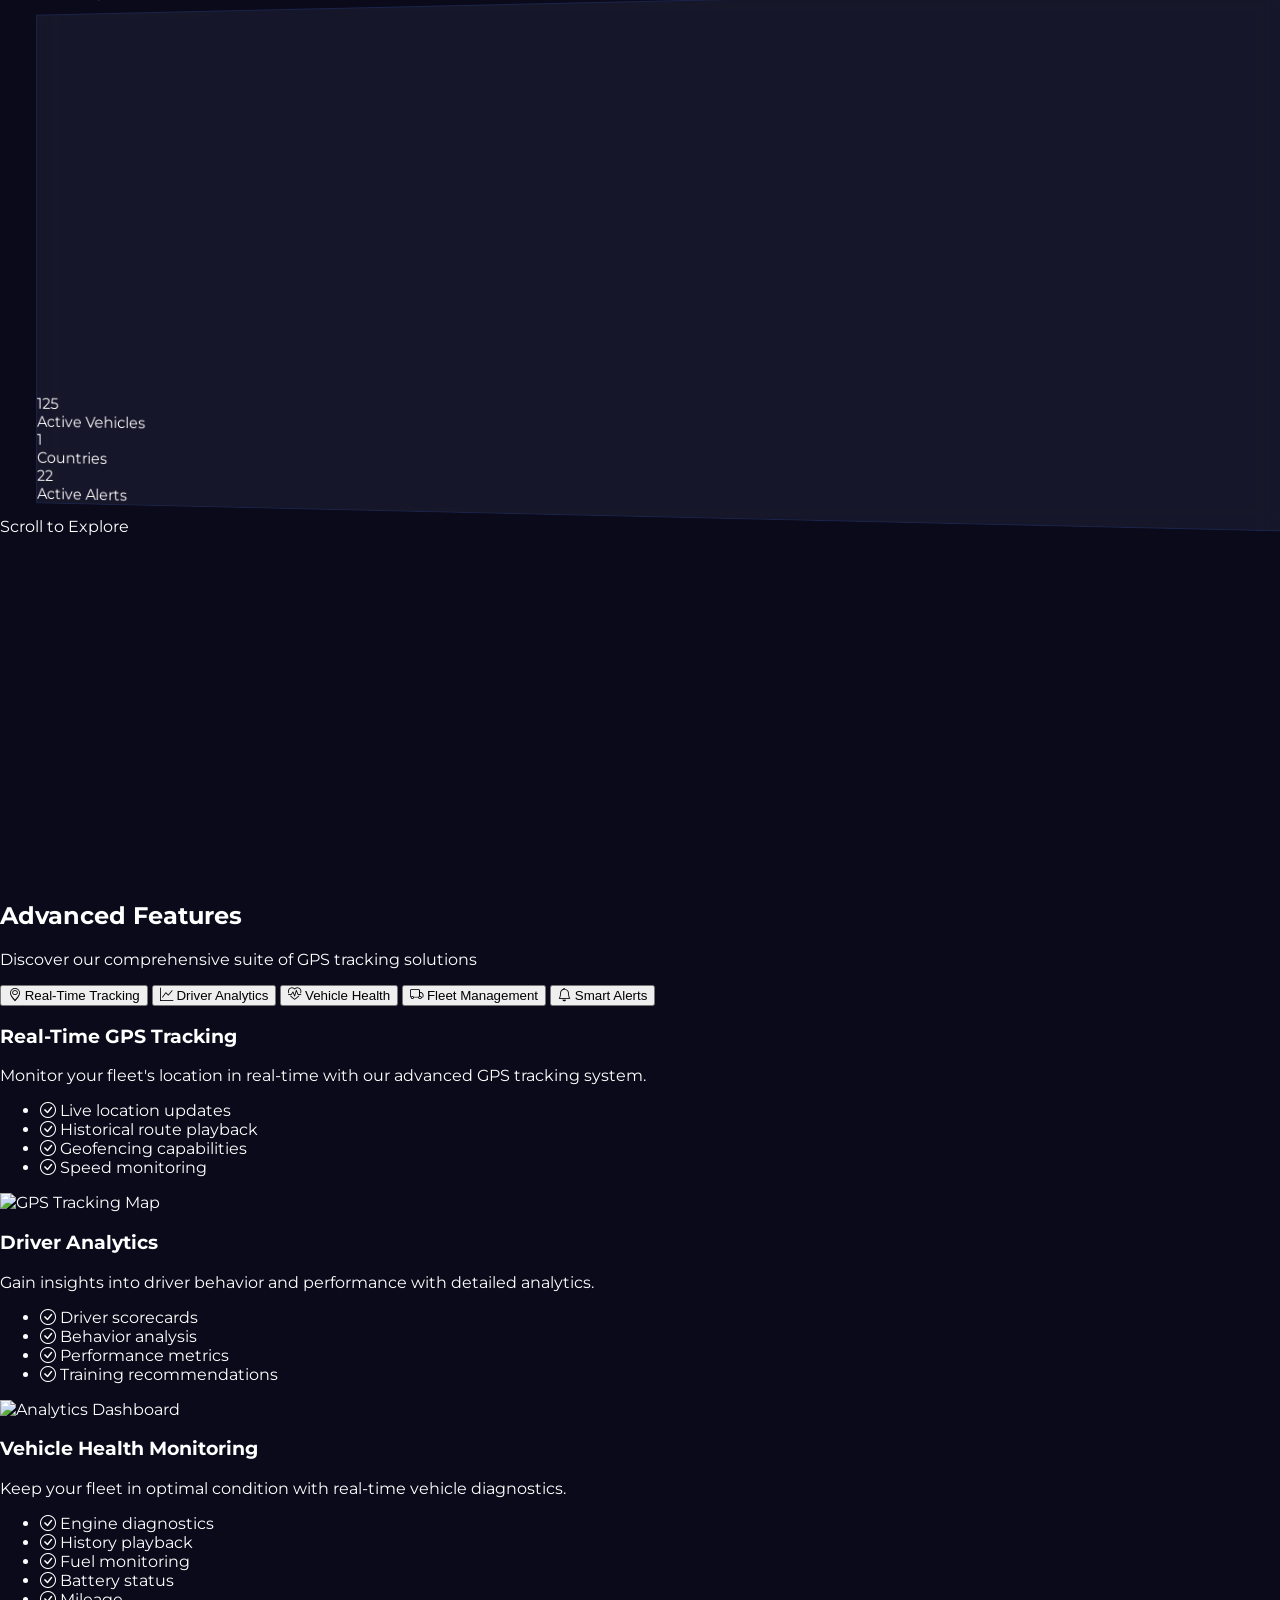
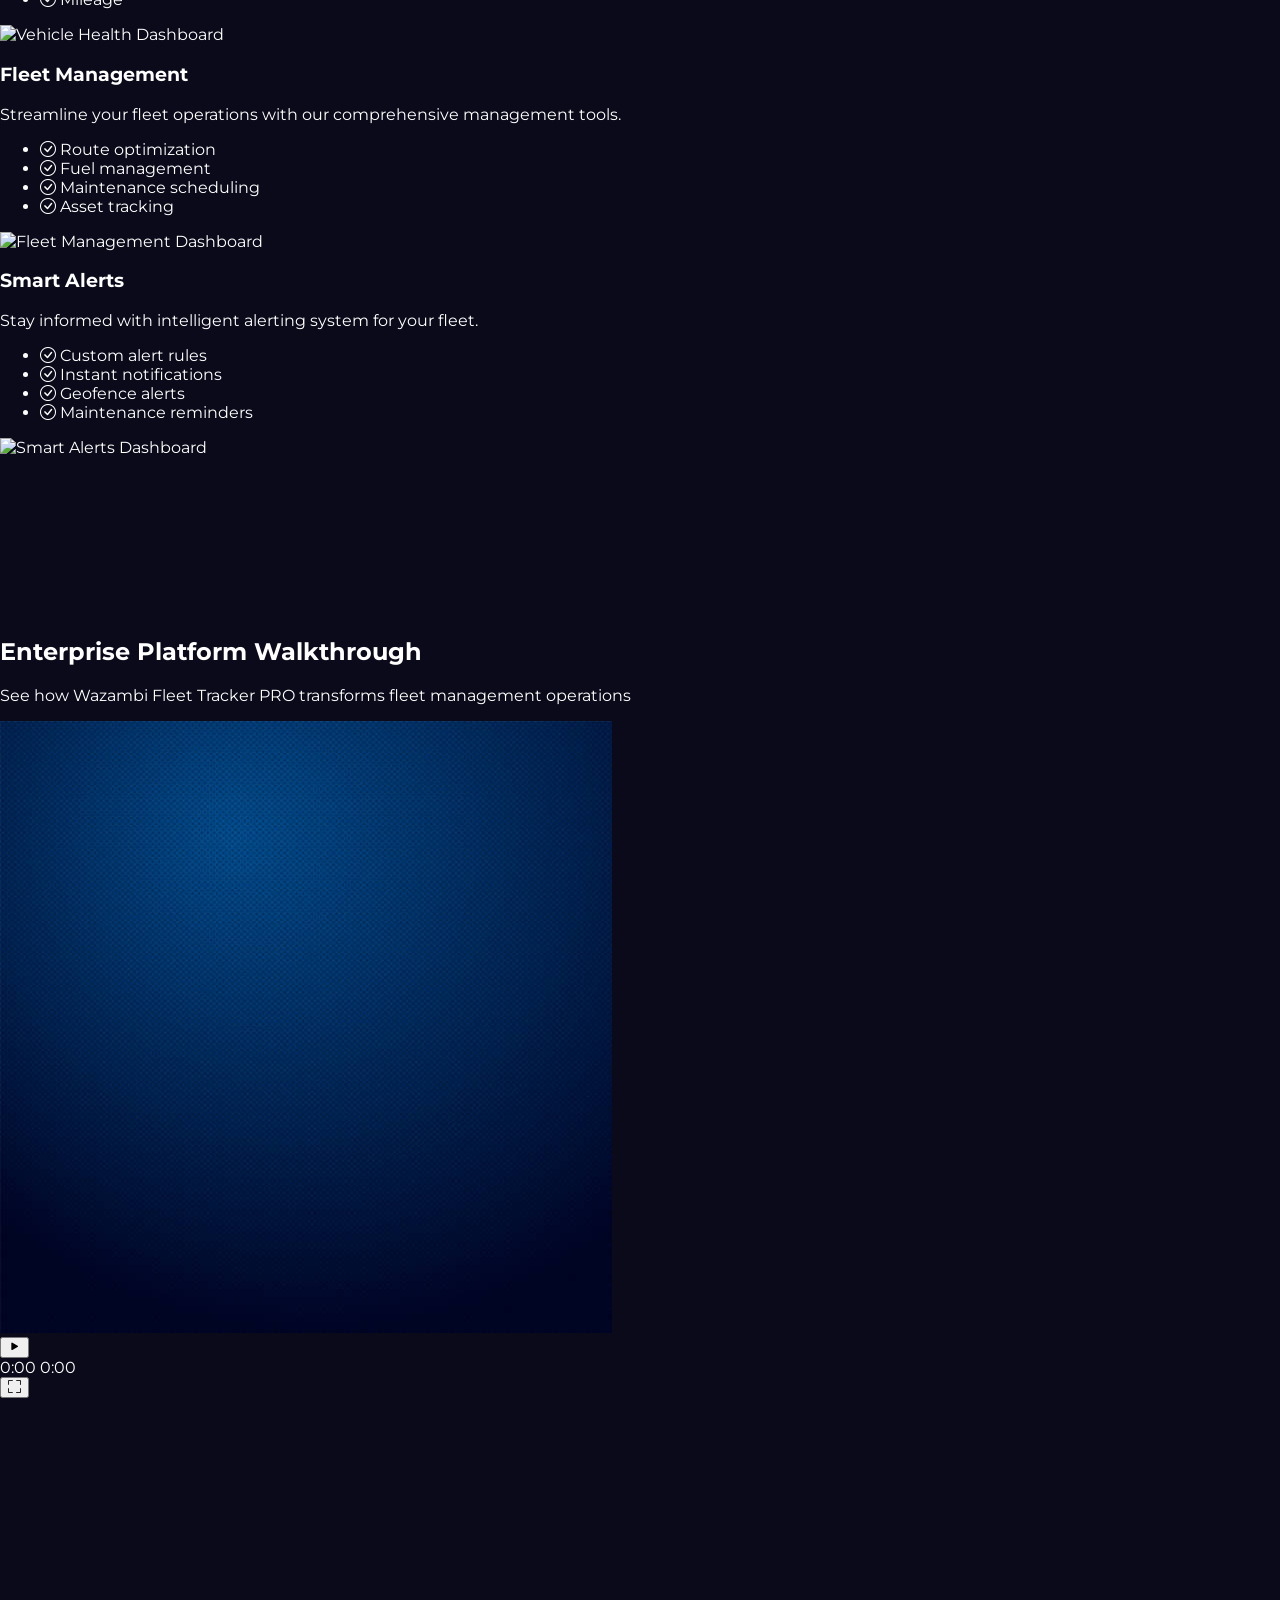
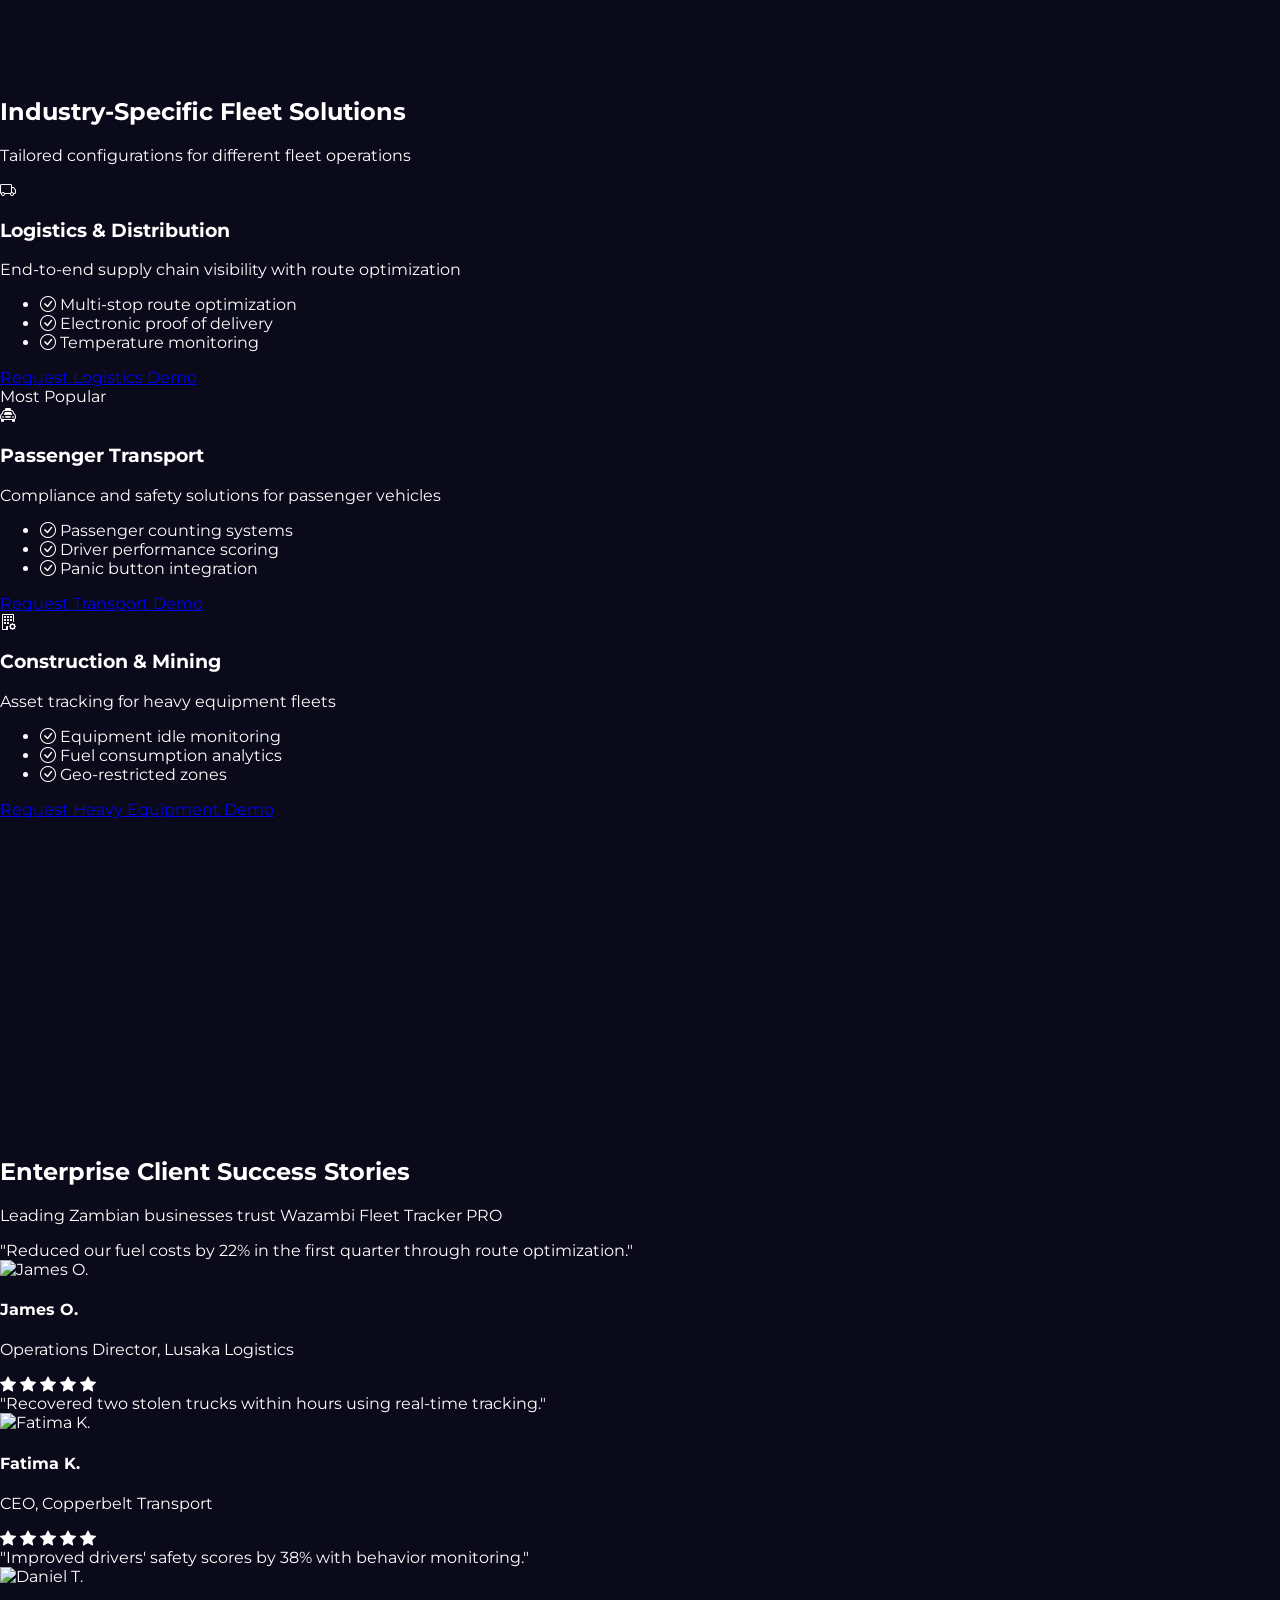
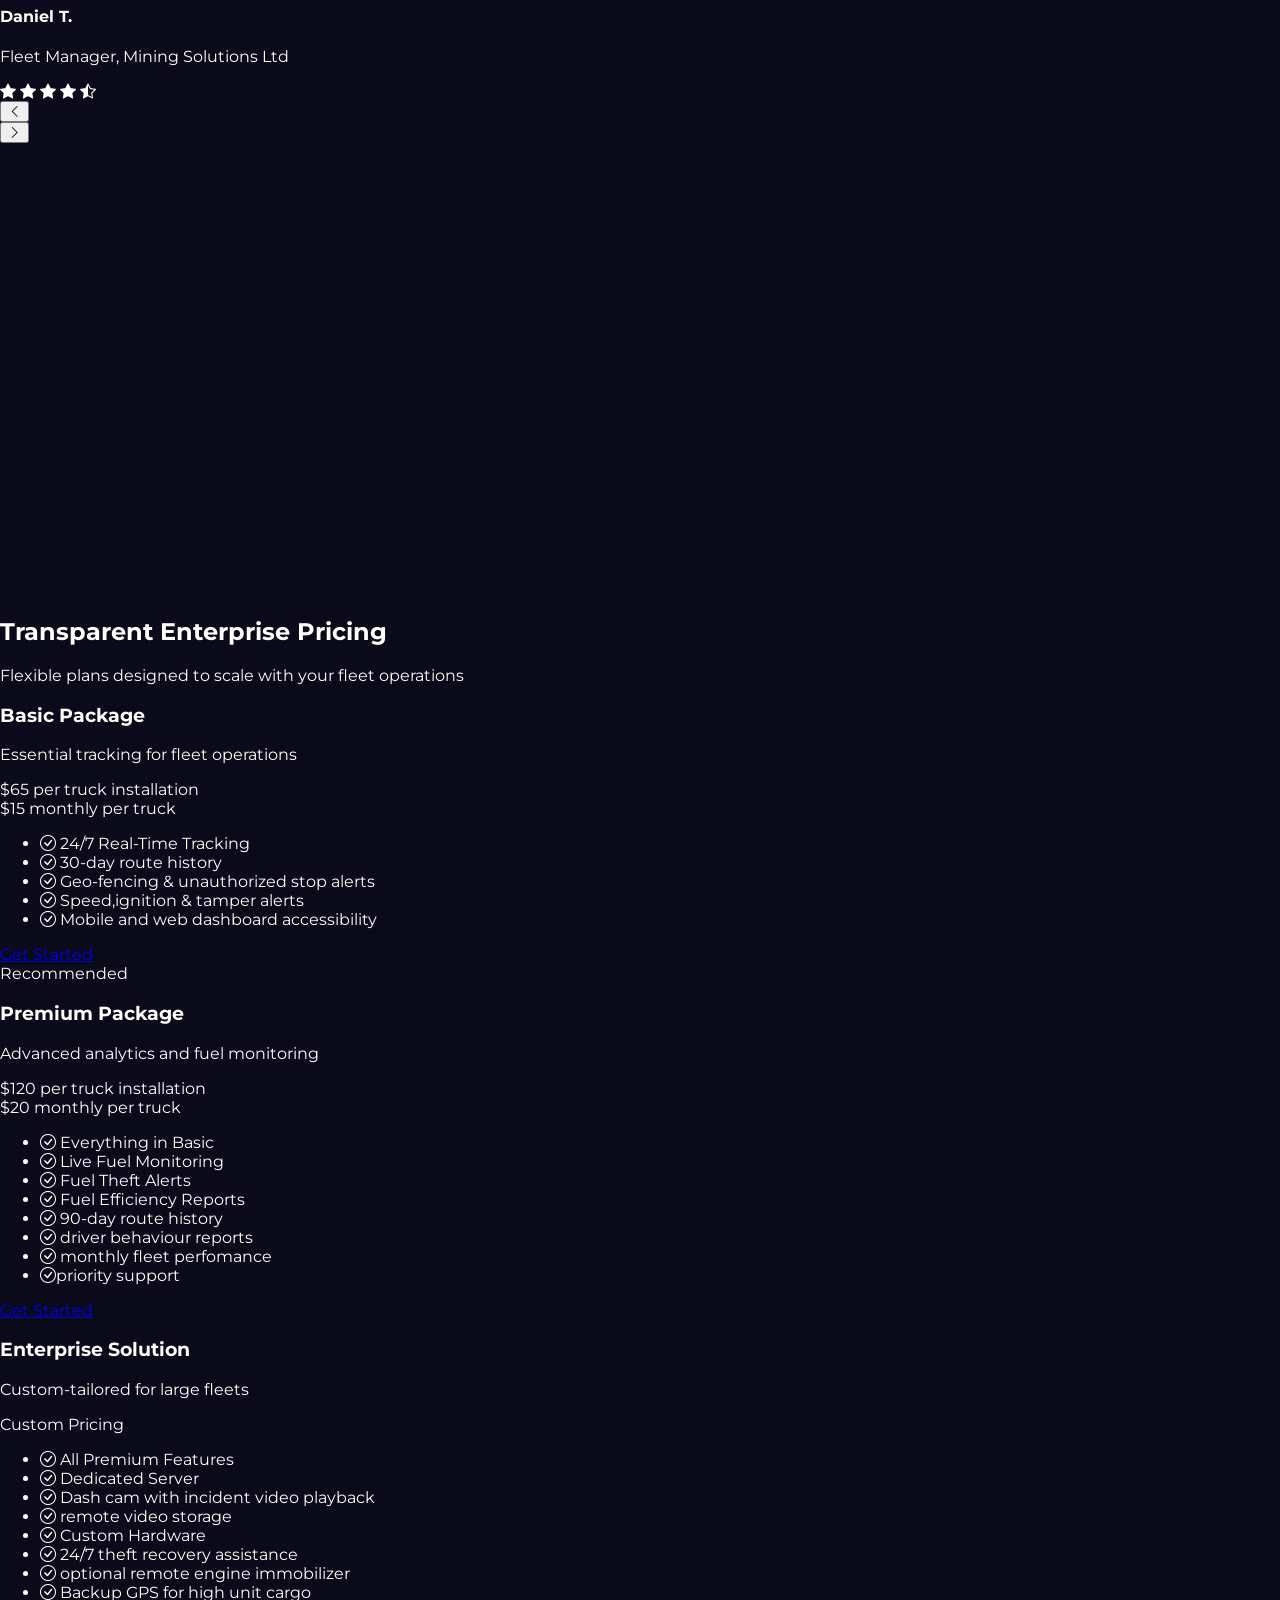
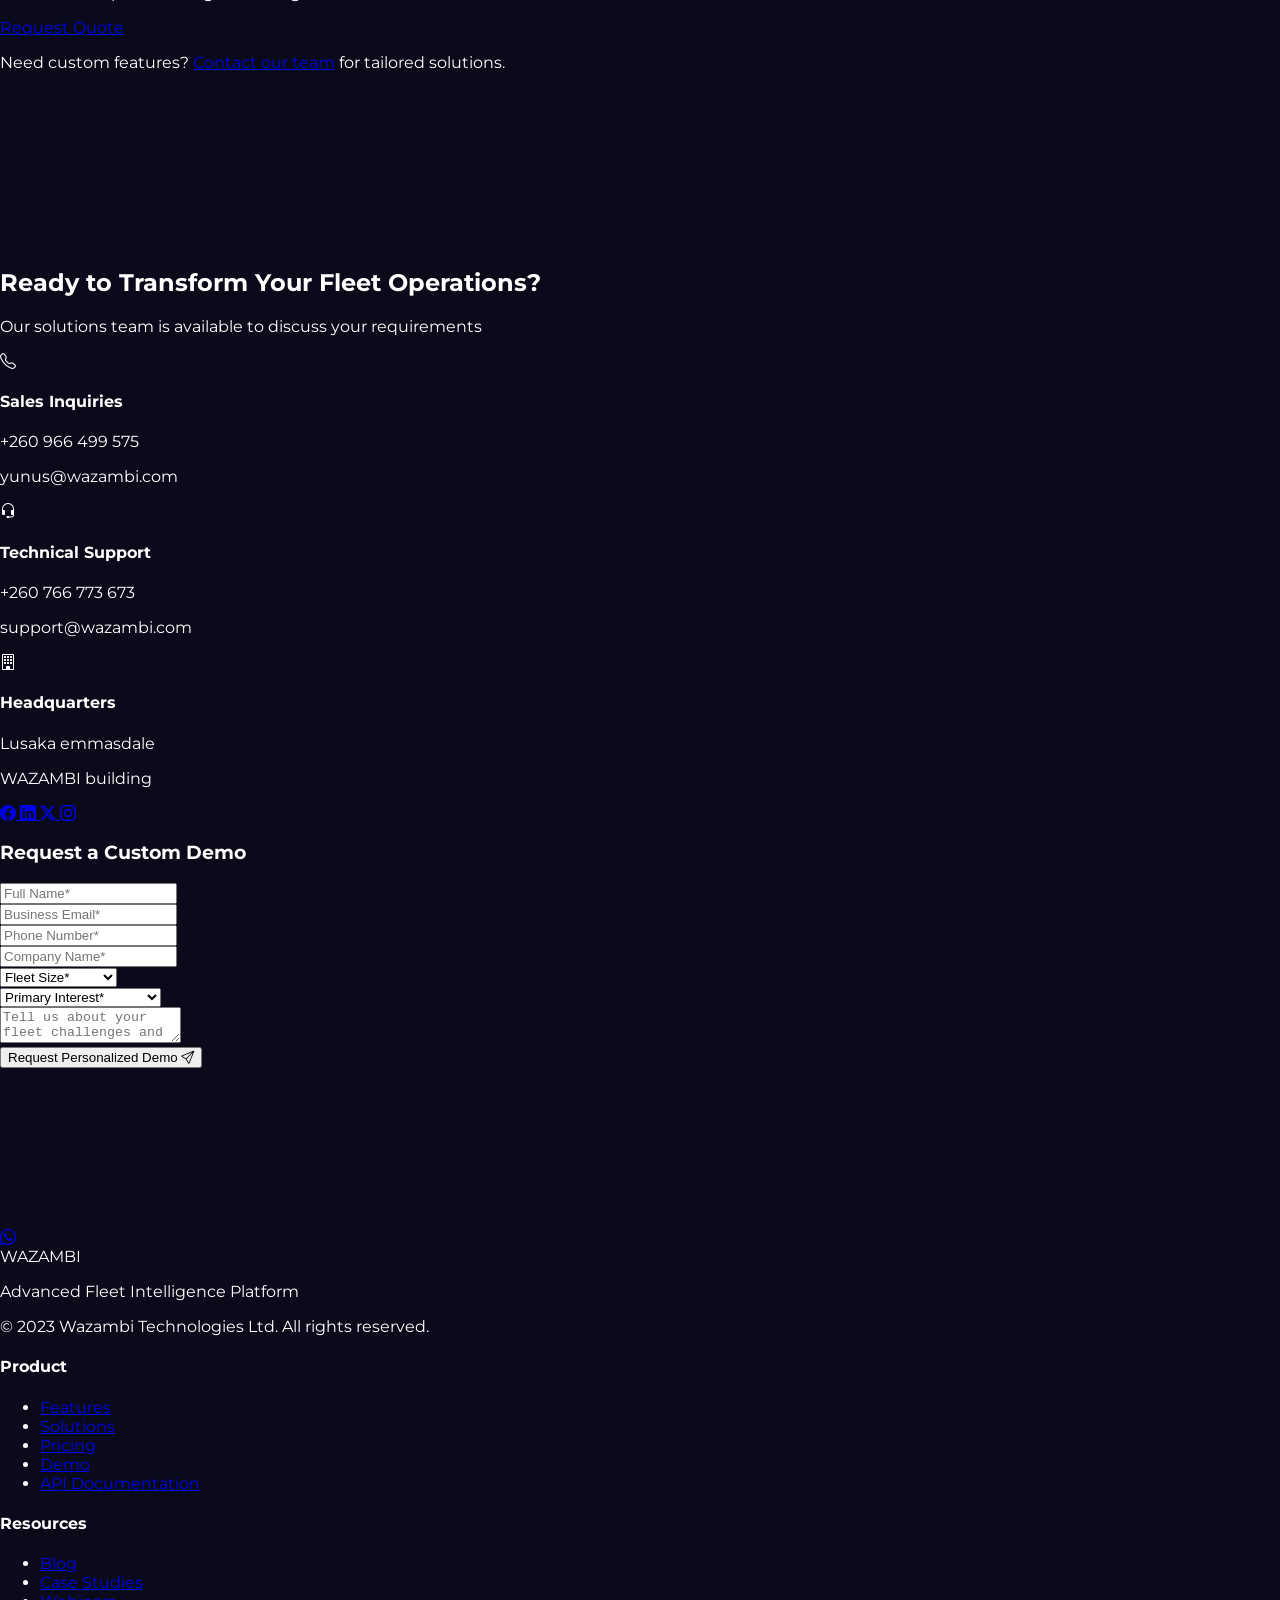
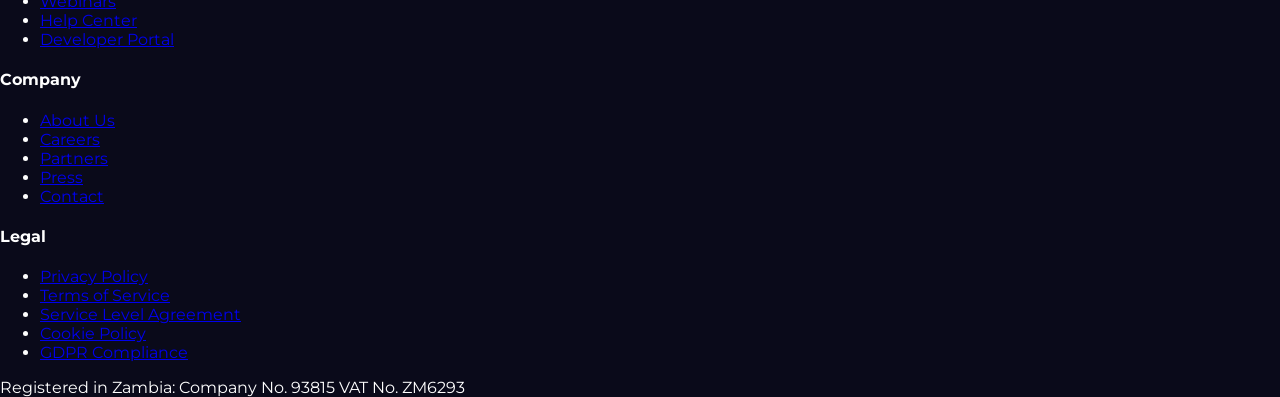
==== commit 5e49c5a6: "Initial commit" ====
--- a/INDEX.HTML
+++ b/INDEX.HTML
@@ -7,9 +7,9 @@
     <meta name="description" content="AI-powered fleet management with real-time GPS tracking, predictive analytics, and comprehensive vehicle monitoring">
     
     <!-- Preload critical resources -->
-    <link rel="preload" href="main.css" as="style">
-    <link rel="stylesheet" href="main.css">
-    <link rel="preload" href="main.js" as="script">
+    <link rel="preload" href="./main.css" as="style">
+    <link rel="stylesheet" href="./main.css">
+    <link rel="preload" href="./main.js" as="script">
     
     <!-- Fonts -->
     <link rel="stylesheet" href="https://cdn.jsdelivr.net/npm/bootstrap-icons@1.10.0/font/bootstrap-icons.css">
@@ -23,6 +23,9 @@
     <!-- Leaflet JS -->
     <script src="https://unpkg.com/leaflet@1.9.4/dist/leaflet.js"></script>
     
+    <!-- Add Leaflet CSS -->
+    <link rel="stylesheet" href="https://unpkg.com/leaflet@1.9.4/dist/leaflet.css" />
+    
     <style>
         /* Temporary styles for layout - will be moved to main.css */
         body {
@@ -40,8 +43,10 @@
             left: 0;
             width: 100%;
             height: 100%;
-            z-index: -1;
+            z-index: 0;
             overflow: hidden;
+            perspective: 1500px;
+            pointer-events: none;
         }
         
         section {
@@ -49,6 +54,83 @@
             min-height: 100vh;
             padding: 80px 0;
             overflow: hidden;
+        }
+
+        .map-container {
+            width: 100%;
+            height: 400px;
+            background: var(--light-bg);
+            position: relative;
+            border-radius: var(--border-radius-lg) var(--border-radius-lg) 0 0;
+            overflow: hidden;
+            z-index: 2;
+            transform: translateZ(0);
+        }
+
+        .map-container .leaflet-container {
+            width: 100%;
+            height: 100%;
+            background: var(--darker-bg);
+            z-index: 2;
+        }
+
+        /* Update dashboard preview styles */
+        .dashboard-preview {
+            background: rgba(26, 26, 46, 0.8);
+            backdrop-filter: blur(10px);
+            border-radius: var(--border-radius-lg);
+            overflow: hidden;
+            box-shadow: var(--shadow-lg);
+            border: 1px solid rgba(42, 91, 215, 0.2);
+            transform: perspective(1000px) rotateY(-5deg);
+            transition: var(--transition-medium);
+            position: relative;
+            z-index: 2;
+        }
+
+        /* Custom truck icon styles */
+        .truck-icon {
+            background: var(--primary-color);
+            border-radius: 50%;
+            border: 2px solid var(--secondary-color);
+            box-shadow: 0 0 15px rgba(0, 212, 255, 0.5);
+            transition: all 0.3s ease;
+            z-index: 3;
+        }
+
+        .truck-icon:hover {
+            transform: scale(1.2);
+            box-shadow: 0 0 20px rgba(0, 212, 255, 0.8);
+        }
+
+        .truck-icon::after {
+            content: '';
+            position: absolute;
+            top: 50%;
+            left: 50%;
+            transform: translate(-50%, -50%);
+            width: 8px;
+            height: 8px;
+            background: var(--secondary-color);
+            border-radius: 50%;
+        }
+
+        /* Custom map control styles */
+        .leaflet-control-zoom {
+            border: none !important;
+            background: rgba(26, 26, 46, 0.8) !important;
+            backdrop-filter: blur(10px);
+            z-index: 3;
+        }
+
+        .leaflet-control-zoom a {
+            color: var(--text-primary) !important;
+            background: transparent !important;
+            border: 1px solid rgba(255, 255, 255, 0.1) !important;
+        }
+
+        .leaflet-control-zoom a:hover {
+            background: rgba(42, 91, 215, 0.2) !important;
         }
     </style>
 </head>
@@ -147,7 +229,9 @@
             
             <div class="hero-visual">
                 <div class="dashboard-preview">
-                    <div class="map-container" id="heroMap"></div>
+                    <div class="map-container" id="heroMap">
+                        <!-- Map will be initialized here -->
+                    </div>
                     <div class="vehicle-stats">
                         <div class="stat">
                             <div class="count" data-count="127">127</div>
@@ -251,9 +335,10 @@
                             <p>Keep your fleet in optimal condition with real-time vehicle diagnostics.</p>
                             <ul class="feature-list">
                                 <li><i class="bi bi-check-circle"></i> Engine diagnostics</li>
-                                <li><i class="bi bi-check-circle"></i> Maintenance alerts</li>
+                                <li><i class="bi bi-check-circle"></i> History playback</li>
                                 <li><i class="bi bi-check-circle"></i> Fuel monitoring</li>
                                 <li><i class="bi bi-check-circle"></i> Battery status</li>
+                                <li><i class="bi bi-check-circle"></i> Mileage</li>
                             </ul>
                         </div>
                         <div class="feature-visual">
@@ -415,7 +500,7 @@
                         </div>
                         <div class="author">
                             <div class="author-image">
-                                <img src="images/testimonial-1.jpg" alt="James O." loading="lazy">
+                                <img src="https://via.placeholder.com/150?text=James+O" alt="James O." loading="lazy">
                             </div>
                             <div class="author-info">
                                 <h4>James O.</h4>
@@ -439,7 +524,7 @@
                         </div>
                         <div class="author">
                             <div class="author-image">
-                                <img src="images/testimonial-2.jpg" alt="Fatima K." loading="lazy">
+                                <img src="https://via.placeholder.com/150?text=Fatima+K" alt="Fatima K." loading="lazy">
                             </div>
                             <div class="author-info">
                                 <h4>Fatima K.</h4>
@@ -463,7 +548,7 @@
                         </div>
                         <div class="author">
                             <div class="author-image">
-                                <img src="images/testimonial-3.jpg" alt="Daniel T." loading="lazy">
+                                <img src="https://via.placeholder.com/150?text=Daniel+T" alt="Daniel T." loading="lazy">
                             </div>
                             <div class="author-info">
                                 <h4>Daniel T.</h4>
@@ -508,7 +593,7 @@
                         <p>Essential tracking for fleet operations</p>
                         <div class="price-container">
                             <div class="price">
-                                <span class="amount">$80</span>
+                                <span class="amount">$65</span>
                                 <span class="period">per truck installation</span>
                             </div>
                             <div class="price">
@@ -519,10 +604,10 @@
                     </div>
                     <ul class="features">
                         <li><i class="bi bi-check-circle"></i> 24/7 Real-Time Tracking</li>
-                        <li><i class="bi bi-check-circle"></i> Driver Safety Monitoring</li>
-                        <li><i class="bi bi-check-circle"></i> Load Protection Alerts</li>
-                        <li><i class="bi bi-check-circle"></i> Instant Crash Notifications</li>
-                        <li><i class="bi bi-check-circle"></i> Driver Behavior Reports</li>
+                        <li><i class="bi bi-check-circle"></i> 30-day route history</li>
+                        <li><i class="bi bi-check-circle"></i> Geo-fencing & unauthorized stop alerts </li>
+                        <li><i class="bi bi-check-circle"></i> Speed,ignition & tamper alerts</li>
+                        <li><i class="bi bi-check-circle"></i> Mobile and web dashboard accessibility</li>
                     </ul>
                     <a href="https://wa.me/260966499575?text=Basic%20Package%20Inquiry" class="pricing-btn" target="_blank">Get Started</a>
                 </div>
@@ -534,11 +619,11 @@
                         <p>Advanced analytics and fuel monitoring</p>
                         <div class="price-container">
                             <div class="price">
-                                <span class="amount">$100</span>
+                                <span class="amount">$120</span>
                                 <span class="period">per truck installation</span>
                             </div>
                             <div class="price">
-                                <span class="amount">$15</span>
+                                <span class="amount">$20</span>
                                 <span class="period">monthly per truck</span>
                             </div>
                         </div>
@@ -548,10 +633,10 @@
                         <li><i class="bi bi-check-circle"></i> Live Fuel Monitoring</li>
                         <li><i class="bi bi-check-circle"></i> Fuel Theft Alerts</li>
                         <li><i class="bi bi-check-circle"></i> Fuel Efficiency Reports</li>
-                        <li><i class="bi bi-check-circle"></i> Advanced Analytics</li>
-                        <li><i class="bi bi-check-circle"></i> Predictive Maintenance</li>
-                        <li><i class="bi bi-check-circle"></i> Custom Dashboard</li>
-                        <li><i class="bi bi-check-circle"></i> API Access</li>
+                        <li><i class="bi bi-check-circle"></i> 90-day route history</li>
+                        <li><i class="bi bi-check-circle"></i> driver behaviour reports</li>
+                        <li><i class="bi bi-check-circle"></i> monthly fleet perfomance</li>
+                        <li><i class="bi bi-check-circle"></i>priority support</li>
                     </ul>
                     <a href="https://wa.me/260966499575?text=Premium%20Package%20Inquiry" class="pricing-btn" target="_blank">Get Started</a>
                 </div>
@@ -570,12 +655,12 @@
                     <ul class="features">
                         <li><i class="bi bi-check-circle"></i> All Premium Features</li>
                         <li><i class="bi bi-check-circle"></i> Dedicated Server</li>
-                        <li><i class="bi bi-check-circle"></i> White-label Dashboard</li>
-                        <li><i class="bi bi-check-circle"></i> Advanced API Access</li>
+                        <li><i class="bi bi-check-circle"></i> Dash cam with incident video playback</li>
+                        <li><i class="bi bi-check-circle"></i> remote video storage</li>
                         <li><i class="bi bi-check-circle"></i> Custom Hardware</li>
-                        <li><i class="bi bi-check-circle"></i> 24/7 Priority Support</li>
-                        <li><i class="bi bi-check-circle"></i> Account Manager</li>
-                        <li><i class="bi bi-check-circle"></i> SLA Guarantee</li>
+                        <li><i class="bi bi-check-circle"></i> 24/7 theft recovery assistance</li>
+                        <li><i class="bi bi-check-circle"></i> optional remote engine immobilizer</li>
+                        <li><i class="bi bi-check-circle"></i> Backup GPS for high unit cargo</li>
                     </ul>
                     <a href="https://wa.me/260966499575?text=Enterprise%20Solution%20Inquiry" class="pricing-btn" target="_blank">Request Quote</a>
                 </div>
@@ -780,7 +865,48 @@
     </footer>
 
     <!-- Scripts -->
-    <script src="main.js"></script>
+    <script src="./main.js"></script>
+    
+    <!-- Dynamic Counter Script -->
+    <script>
+        document.addEventListener('DOMContentLoaded', function() {
+            const alertCounter = document.querySelector('.count[data-dynamic="true"]');
+            let currentCount = parseInt(alertCounter.textContent);
+            
+            function updateAlertCount() {
+                // Generate a random change between -3 and +3
+                const change = Math.floor(Math.random() * 7) - 3;
+                
+                // Calculate new count, ensuring it stays between 15 and 35
+                let newCount = currentCount + change;
+                newCount = Math.max(15, Math.min(35, newCount));
+                
+                // Only update if the count actually changed
+                if (newCount !== currentCount) {
+                    currentCount = newCount;
+                    alertCounter.textContent = currentCount;
+                    
+                    // Add a subtle animation class
+                    alertCounter.classList.add('count-update');
+                    setTimeout(() => {
+                        alertCounter.classList.remove('count-update');
+                    }, 500);
+                }
+            }
+            
+            // Update every 2-4 seconds randomly
+            function scheduleNextUpdate() {
+                const delay = Math.random() * 2000 + 2000; // Random delay between 2-4 seconds
+                setTimeout(() => {
+                    updateAlertCount();
+                    scheduleNextUpdate();
+                }, delay);
+            }
+            
+            // Start the dynamic updates
+            scheduleNextUpdate();
+        });
+    </script>
     
     <!-- Three.js Corridor Scene -->
     <script>
@@ -840,5 +966,87 @@
             });
         });
     </script>
+
+    <!-- Update map initialization script -->
+    <script>
+        document.addEventListener('DOMContentLoaded', function() {
+            // Wait for Three.js scene to initialize
+            setTimeout(() => {
+                // Initialize map
+                const map = L.map('heroMap', {
+                    center: [-15.4167, 28.2833], // Zambia coordinates
+                    zoom: 6,
+                    zoomControl: false,
+                    attributionControl: false
+                });
+
+                // Add custom dark map style
+                L.tileLayer('https://{s}.basemaps.cartocdn.com/dark_all/{z}/{x}/{y}{r}.png', {
+                    maxZoom: 19,
+                    subdomains: 'abcd'
+                }).addTo(map);
+
+                // Add zoom control
+                L.control.zoom({
+                    position: 'bottomright'
+                }).addTo(map);
+
+                // Custom truck icon
+                const truckIcon = L.divIcon({
+                    className: 'truck-icon',
+                    html: '<i class="bi bi-truck"></i>',
+                    iconSize: [24, 24],
+                    iconAnchor: [12, 12]
+                });
+
+                // Add sample truck markers
+                const truckLocations = [
+                    { lat: -15.4167, lng: 28.2833, id: 'Truck 1' },
+                    { lat: -13.1333, lng: 27.8500, id: 'Truck 2' },
+                    { lat: -12.8167, lng: 28.2000, id: 'Truck 3' },
+                    { lat: -15.8500, lng: 29.3833, id: 'Truck 4' },
+                    { lat: -14.4333, lng: 28.4500, id: 'Truck 5' }
+                ];
+
+                truckLocations.forEach(location => {
+                    L.marker([location.lat, location.lng], {
+                        icon: truckIcon
+                    }).addTo(map)
+                    .bindPopup(`<b>${location.id}</b><br>Active - In Transit`);
+                });
+
+                // Add connection lines between trucks
+                const connectionLines = [];
+                for (let i = 0; i < truckLocations.length - 1; i++) {
+                    const line = L.polyline([
+                        [truckLocations[i].lat, truckLocations[i].lng],
+                        [truckLocations[i + 1].lat, truckLocations[i + 1].lng]
+                    ], {
+                        color: 'rgba(42, 91, 215, 0.3)',
+                        weight: 2,
+                        dashArray: '5, 10',
+                        opacity: 0.5
+                    }).addTo(map);
+                    connectionLines.push(line);
+                }
+
+                // Animate connection lines
+                let dashOffset = 0;
+                setInterval(() => {
+                    dashOffset = (dashOffset + 1) % 20;
+                    connectionLines.forEach(line => {
+                        line.setStyle({
+                            dashOffset: dashOffset
+                        });
+                    });
+                }, 100);
+
+                // Force map refresh
+                setTimeout(() => {
+                    map.invalidateSize();
+                }, 100);
+            }, 500); // Wait for Three.js scene to initialize
+        });
+    </script>
 </body>
 </html>
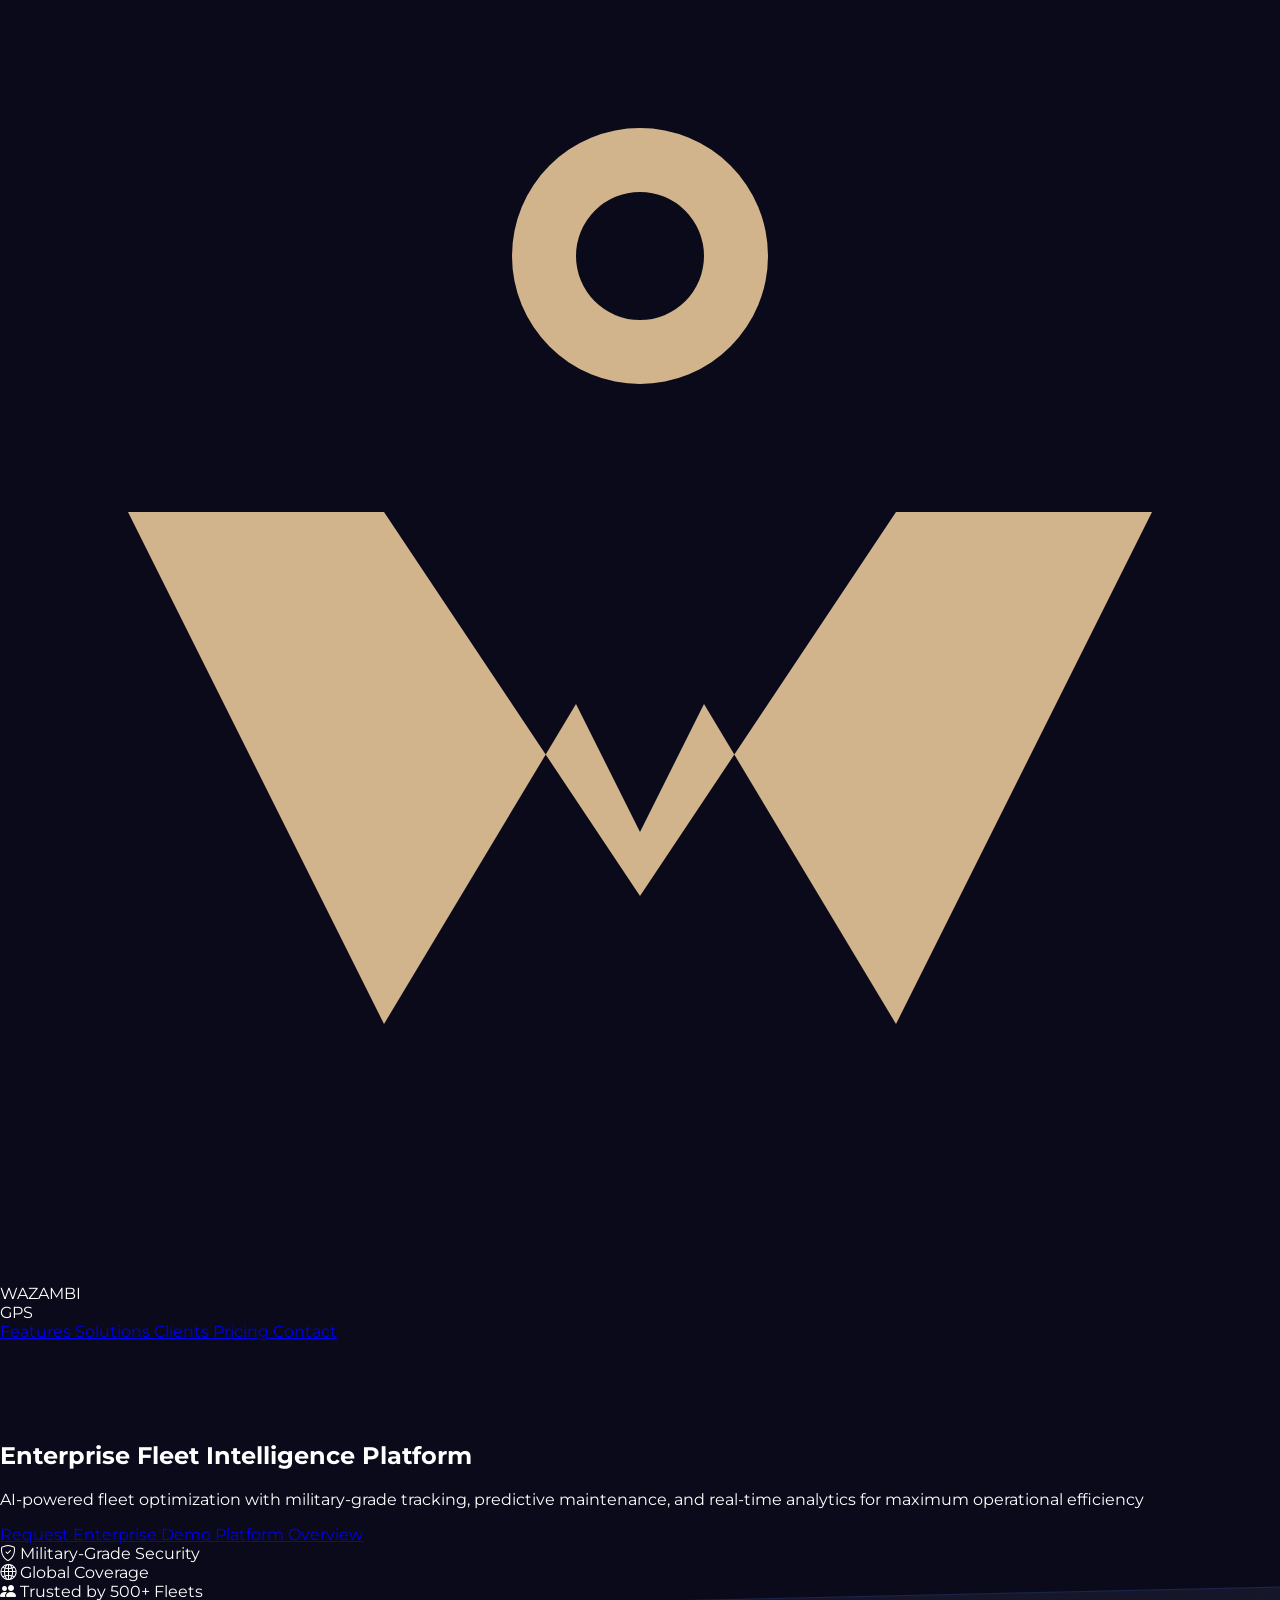
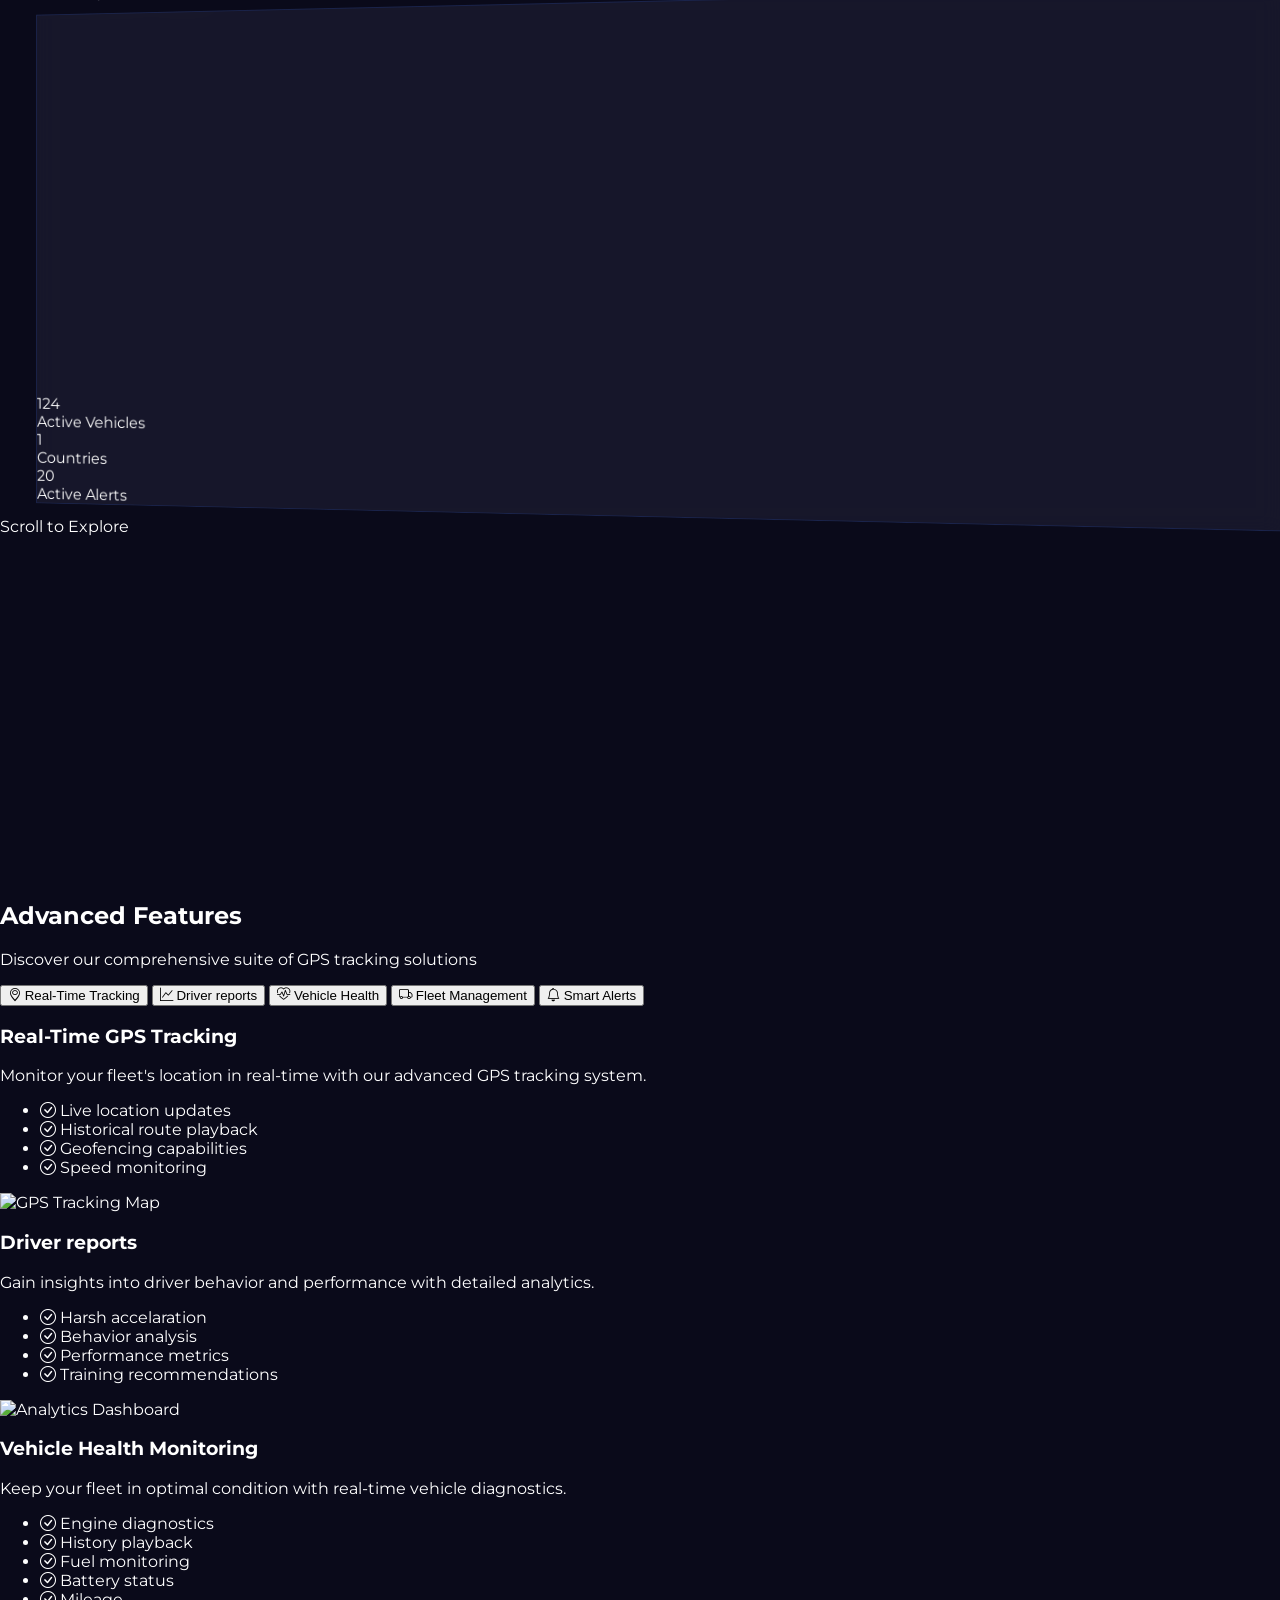
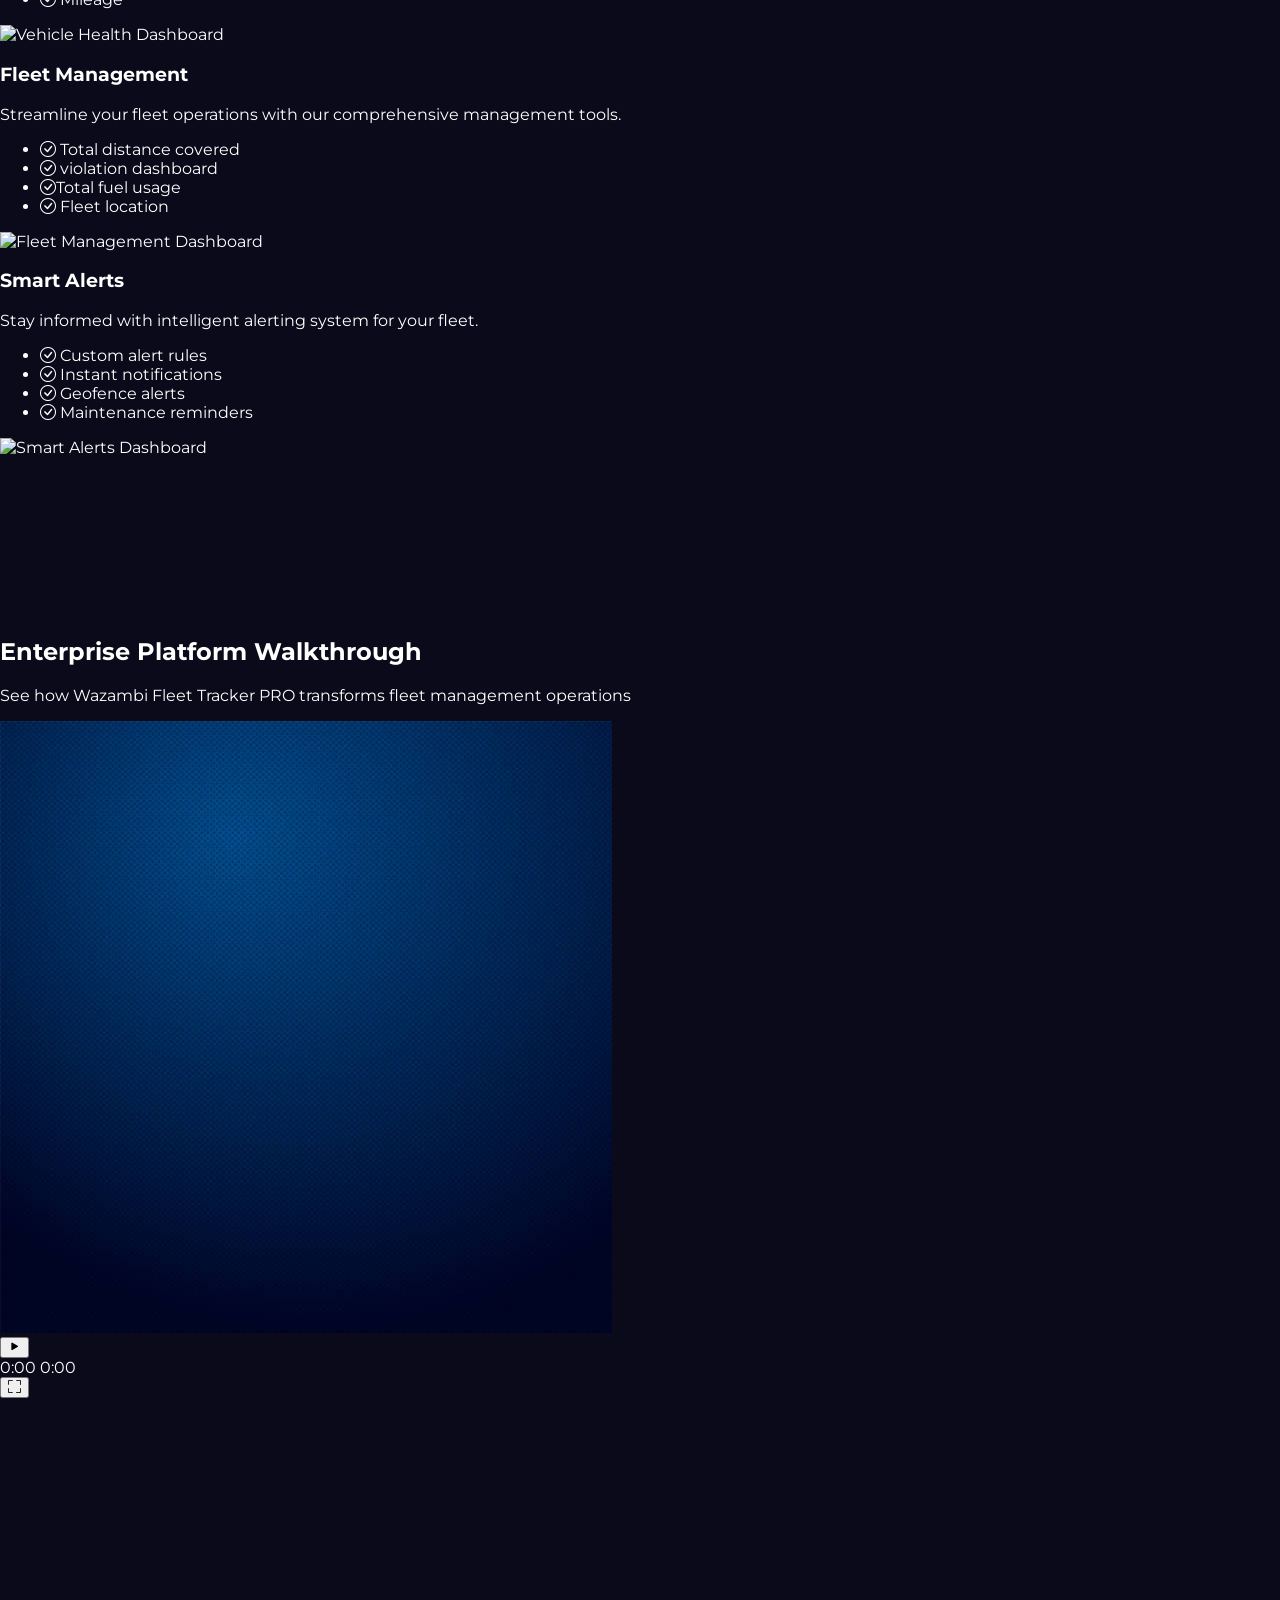
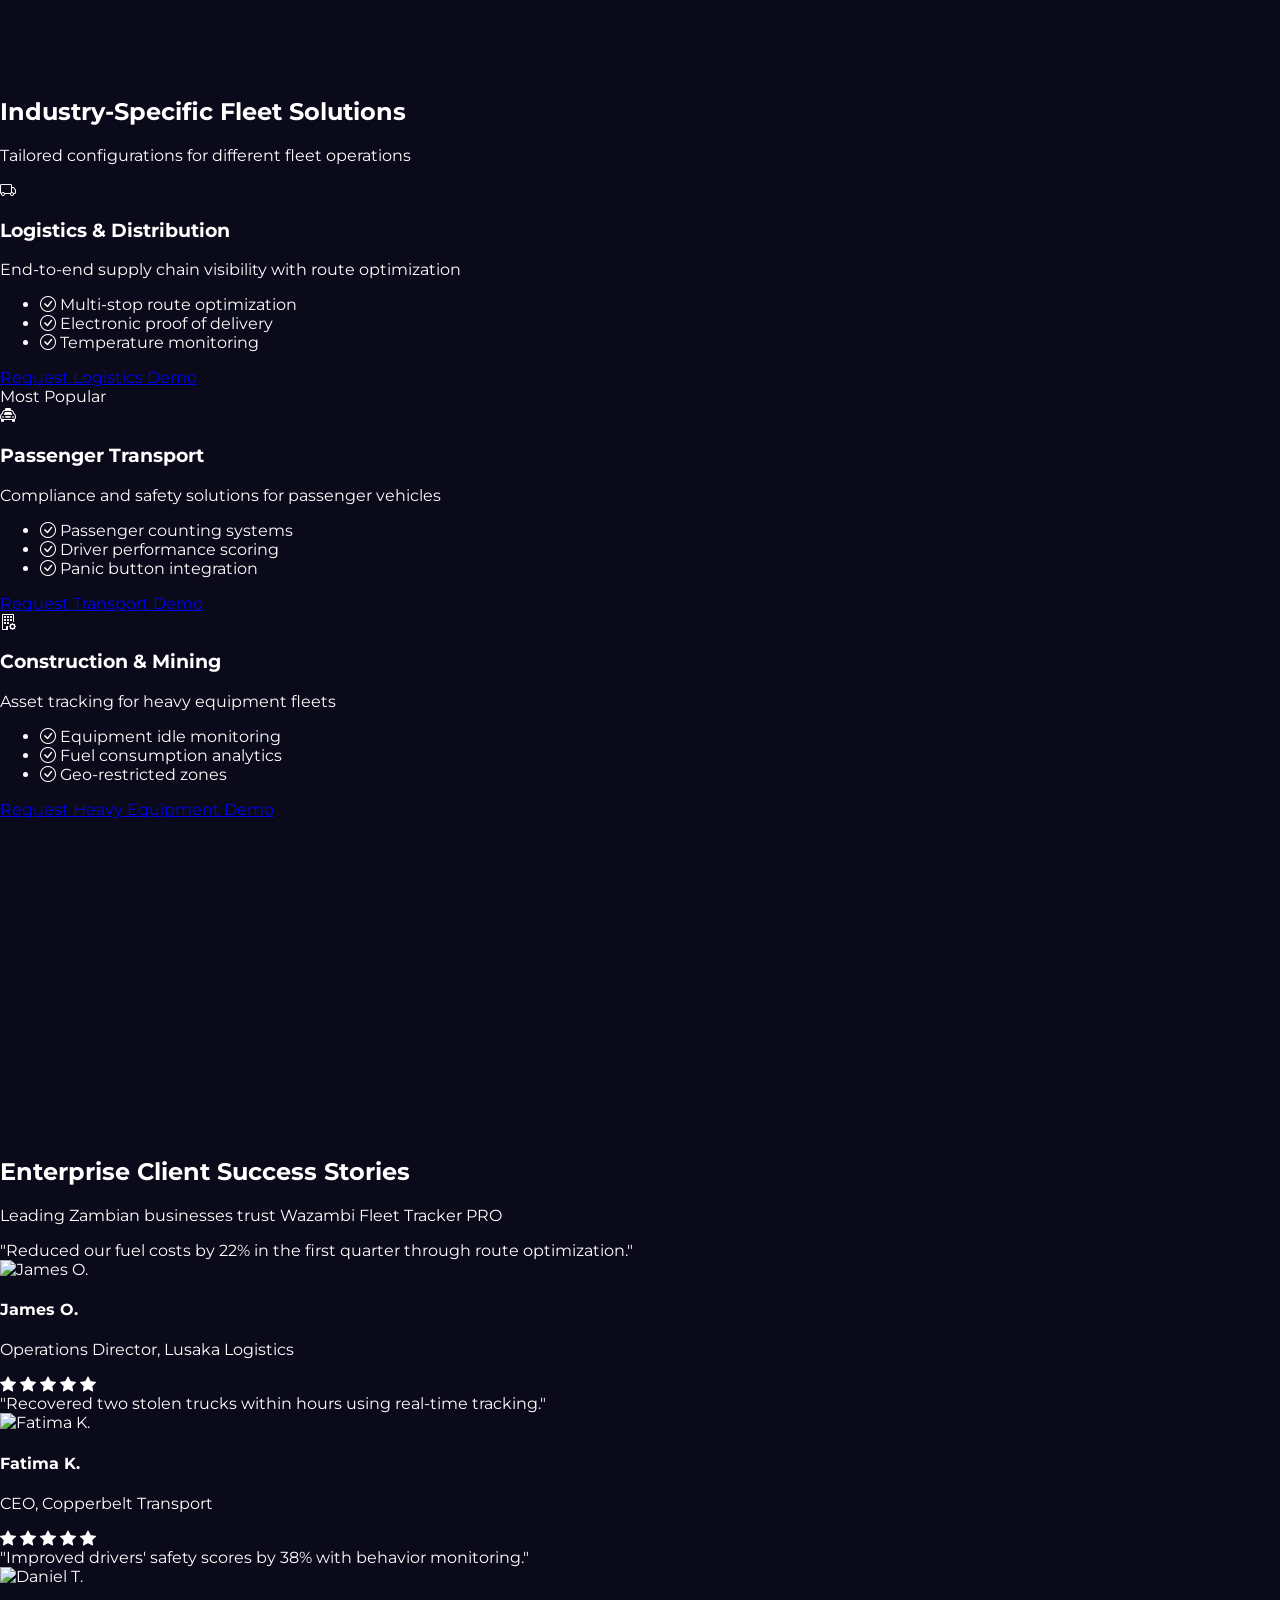
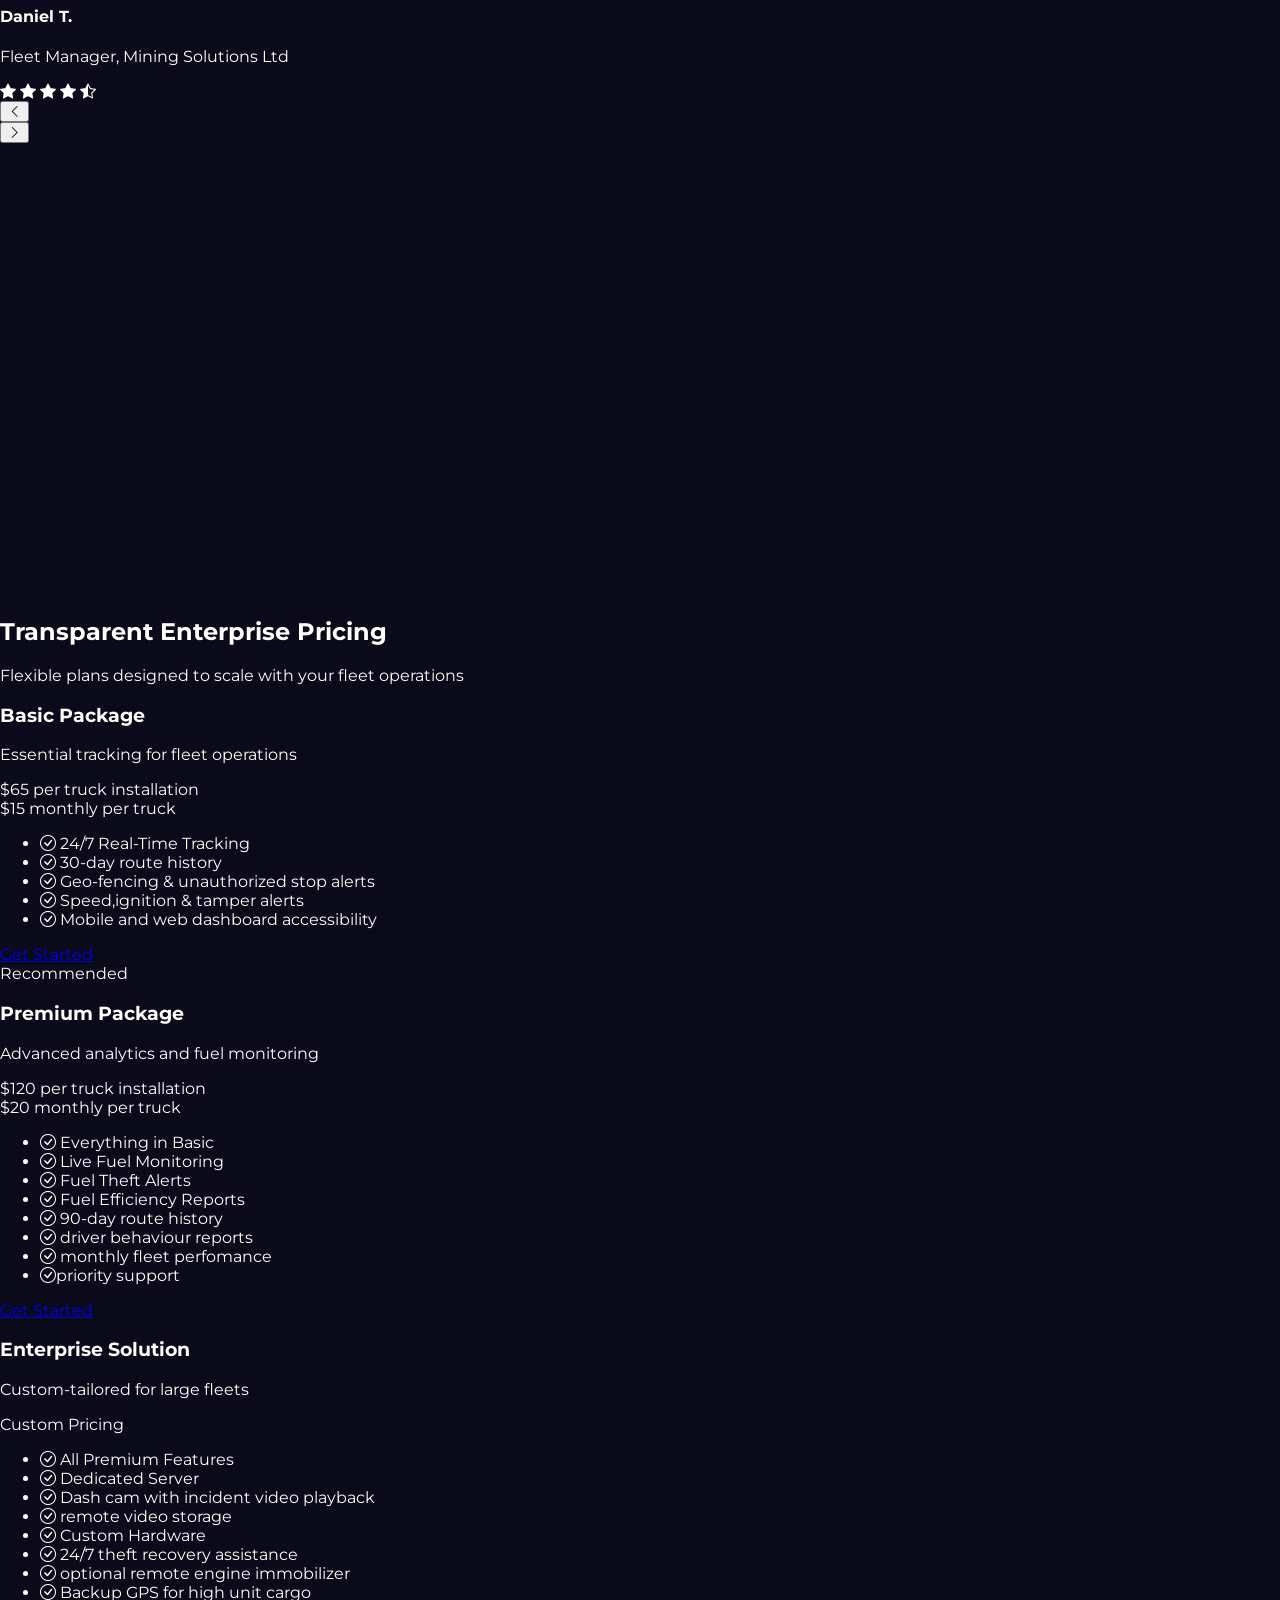
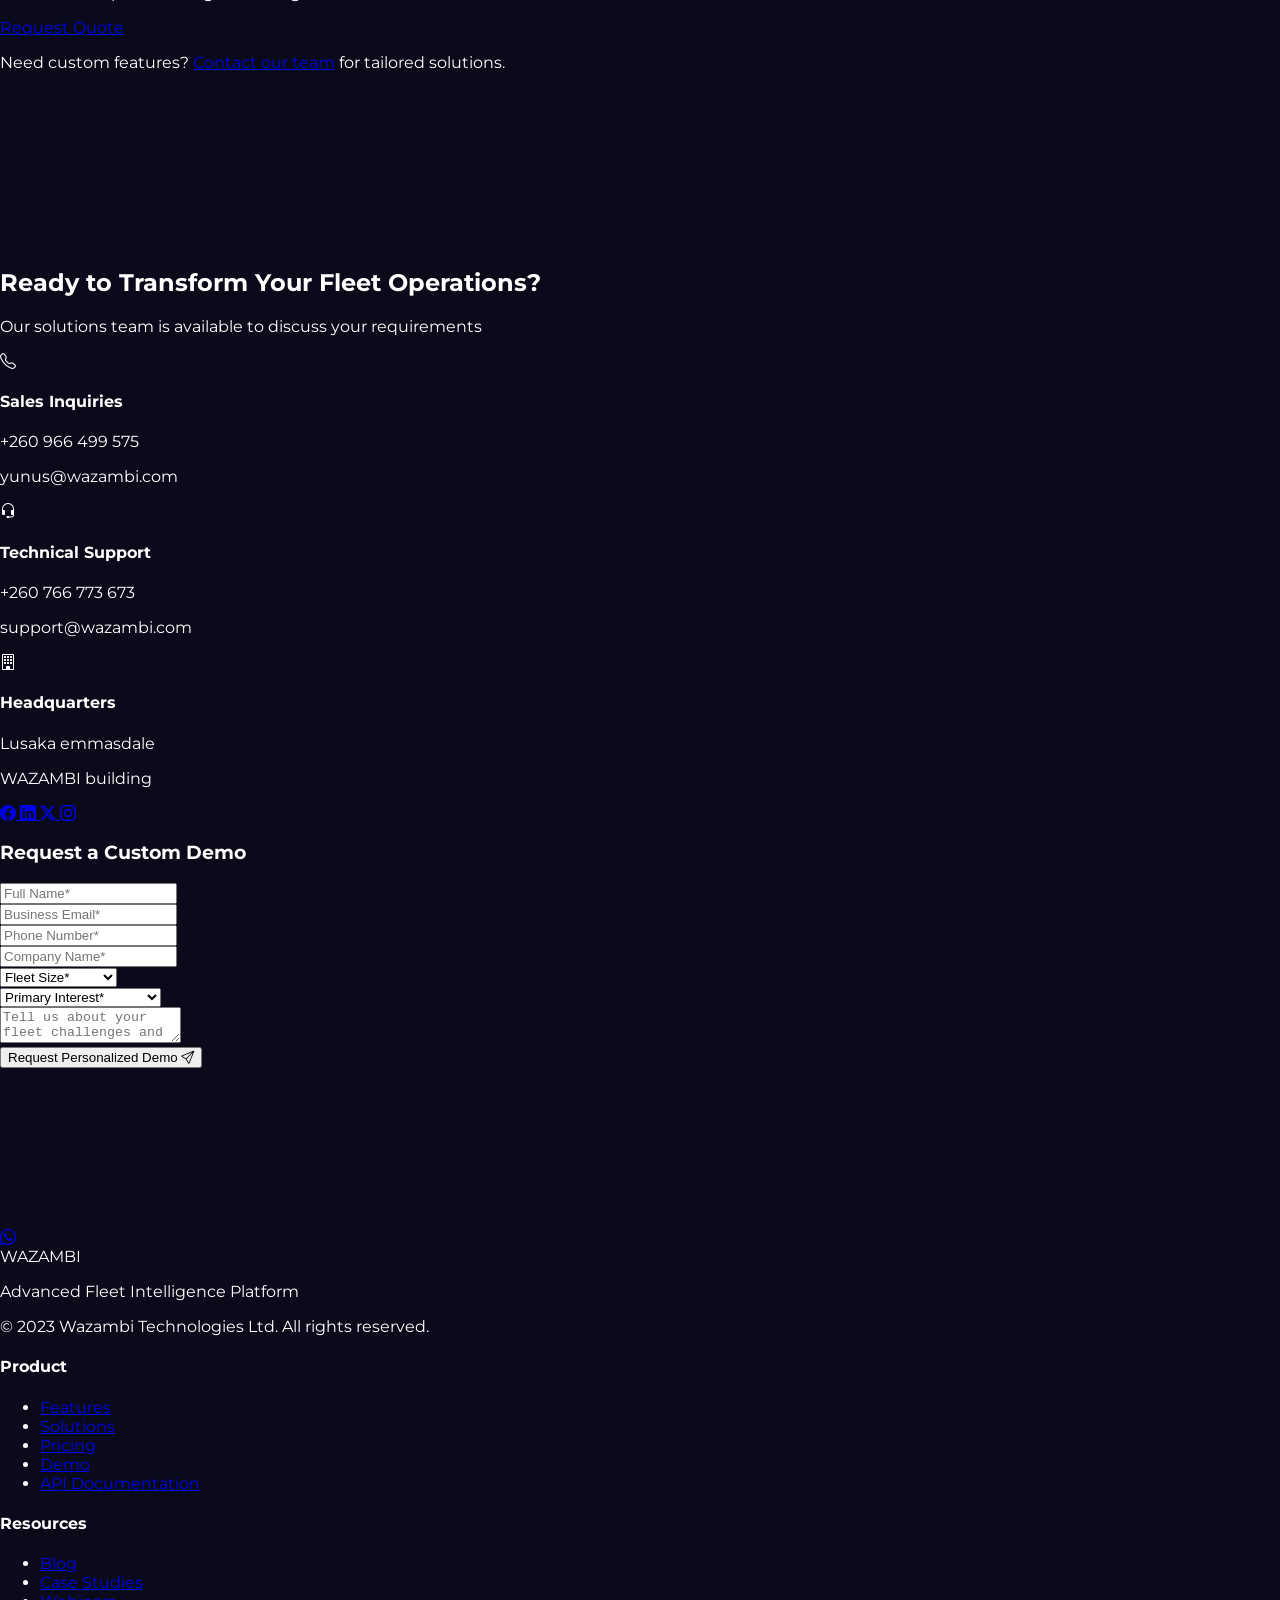
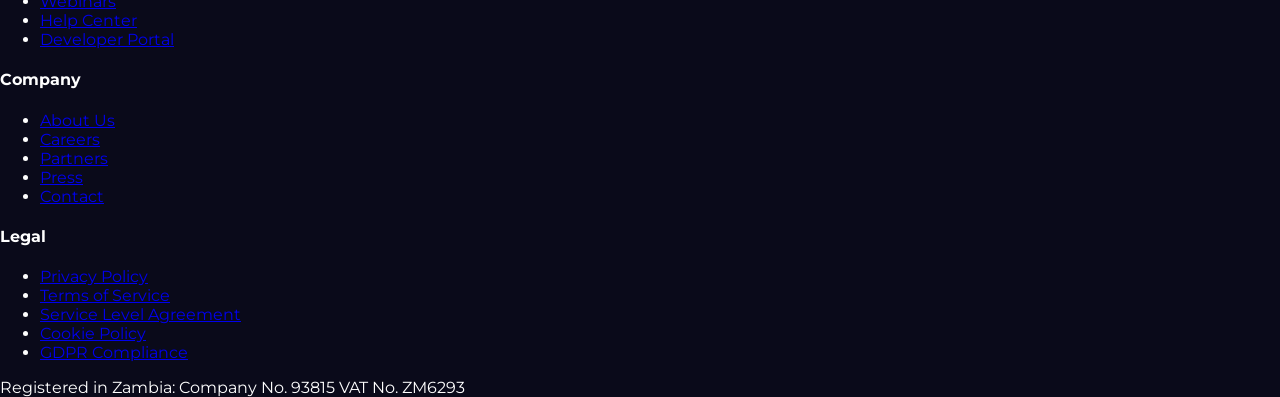
==== commit 2ad605dc: "Initial commit" ====
--- a/INDEX.HTML
+++ b/INDEX.HTML
@@ -274,7 +274,7 @@
                     </button>
                     <button class="tab-btn" data-tab="analytics">
                         <i class="bi bi-graph-up"></i>
-                        <span>Driver Analytics</span>
+                        <span>Driver reports</span>
                     </button>
                     <button class="tab-btn" data-tab="health">
                         <i class="bi bi-heart-pulse"></i>
@@ -312,10 +312,10 @@
                 <div class="tab-content" id="analytics">
                     <div class="feature-grid">
                         <div class="feature-text">
-                            <h3>Driver Analytics</h3>
+                            <h3>Driver reports</h3>
                             <p>Gain insights into driver behavior and performance with detailed analytics.</p>
                             <ul class="feature-list">
-                                <li><i class="bi bi-check-circle"></i> Driver scorecards</li>
+                                <li><i class="bi bi-check-circle"></i> Harsh accelaration</li>
                                 <li><i class="bi bi-check-circle"></i> Behavior analysis</li>
                                 <li><i class="bi bi-check-circle"></i> Performance metrics</li>
                                 <li><i class="bi bi-check-circle"></i> Training recommendations</li>
@@ -354,10 +354,10 @@
                             <h3>Fleet Management</h3>
                             <p>Streamline your fleet operations with our comprehensive management tools.</p>
                             <ul class="feature-list">
-                                <li><i class="bi bi-check-circle"></i> Route optimization</li>
-                                <li><i class="bi bi-check-circle"></i> Fuel management</li>
-                                <li><i class="bi bi-check-circle"></i> Maintenance scheduling</li>
-                                <li><i class="bi bi-check-circle"></i> Asset tracking</li>
+                                <li><i class="bi bi-check-circle"></i> Total distance covered</li>
+                                <li><i class="bi bi-check-circle"></i> violation dashboard</li>
+                                <li><i class="bi bi-check-circle"></i>Total fuel usage</li>
+                                <li><i class="bi bi-check-circle"></i> Fleet location</li>
                             </ul>
                         </div>
                         <div class="feature-visual">
@@ -400,7 +400,7 @@
             <div class="video-container">
                 <div class="video-wrapper">
                     <video class="demo-video" poster="images/video-poster.jpg">
-                        <source src="video/demo.mp4" type="video/mp4">
+                        <source src="images/demo.mp4" type="video/mp4">
                         Your browser does not support the video tag.
                     </video>
                     <div class="video-controls">
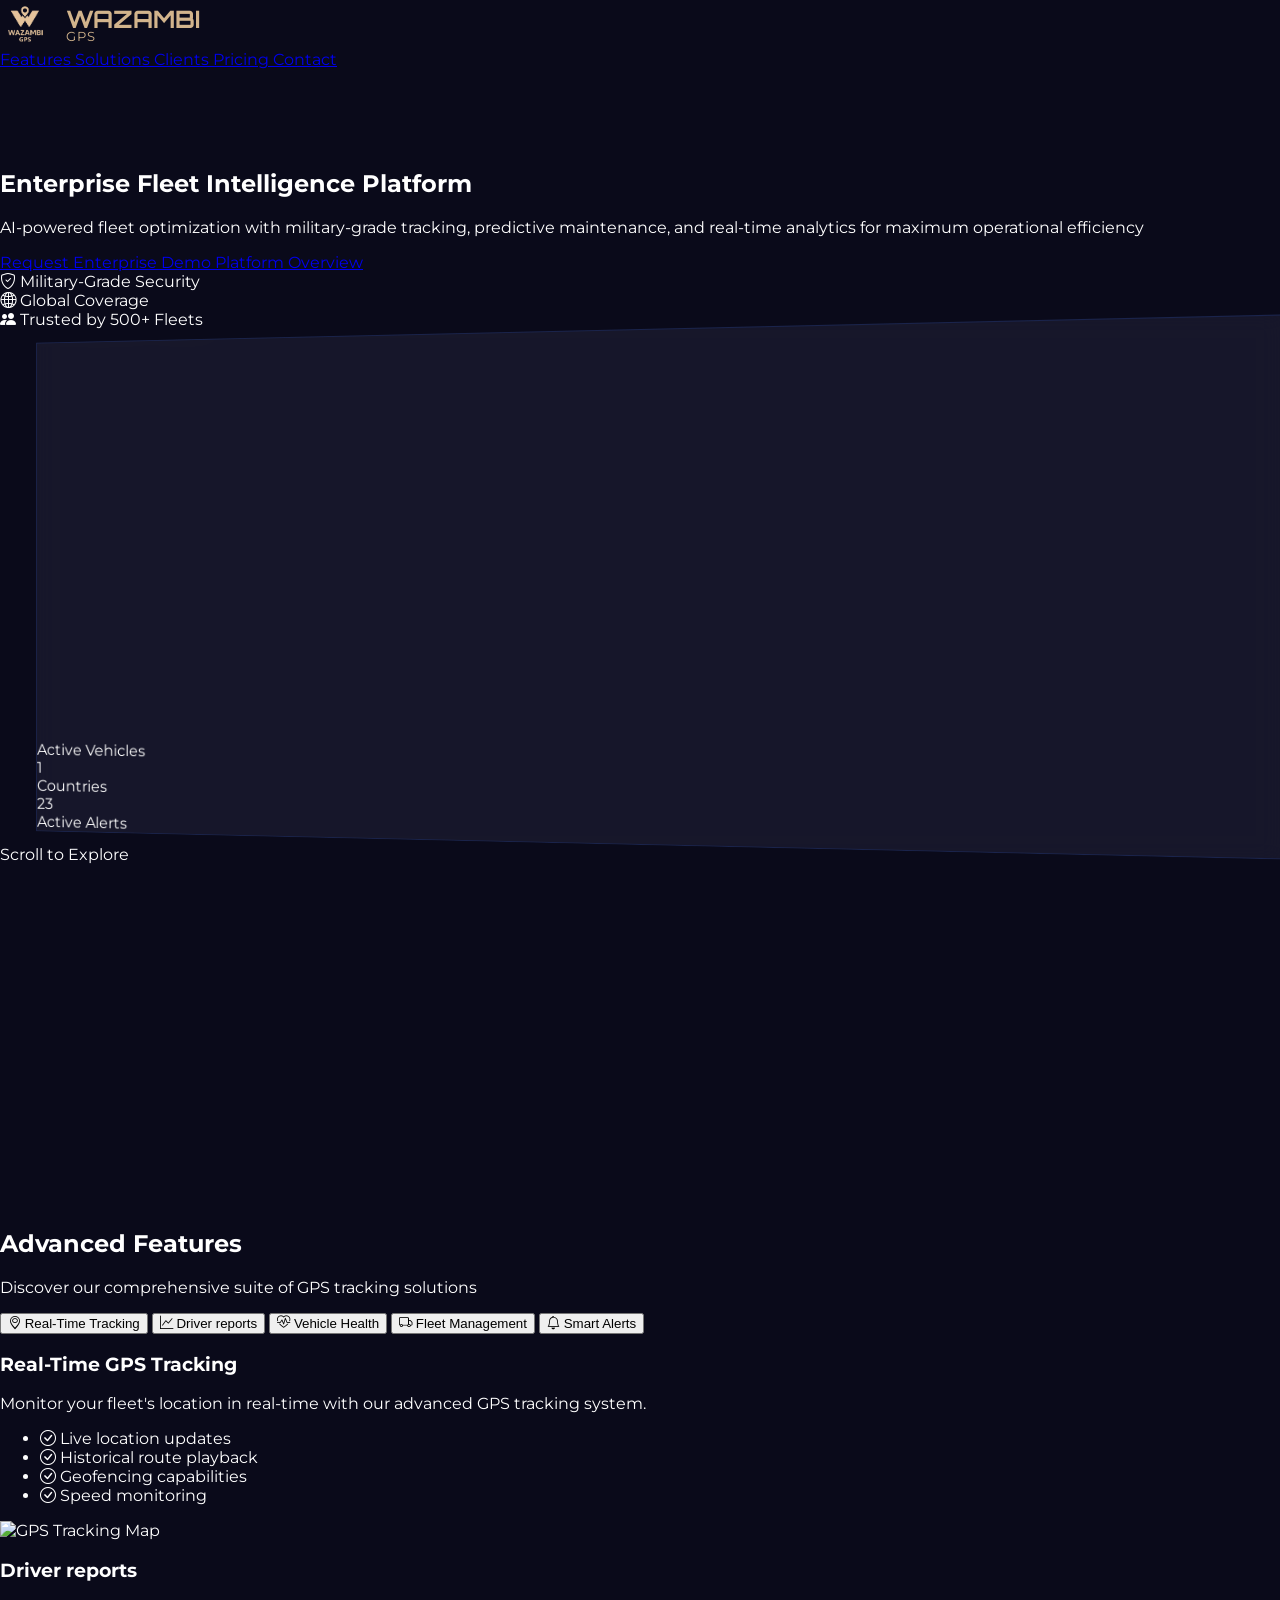
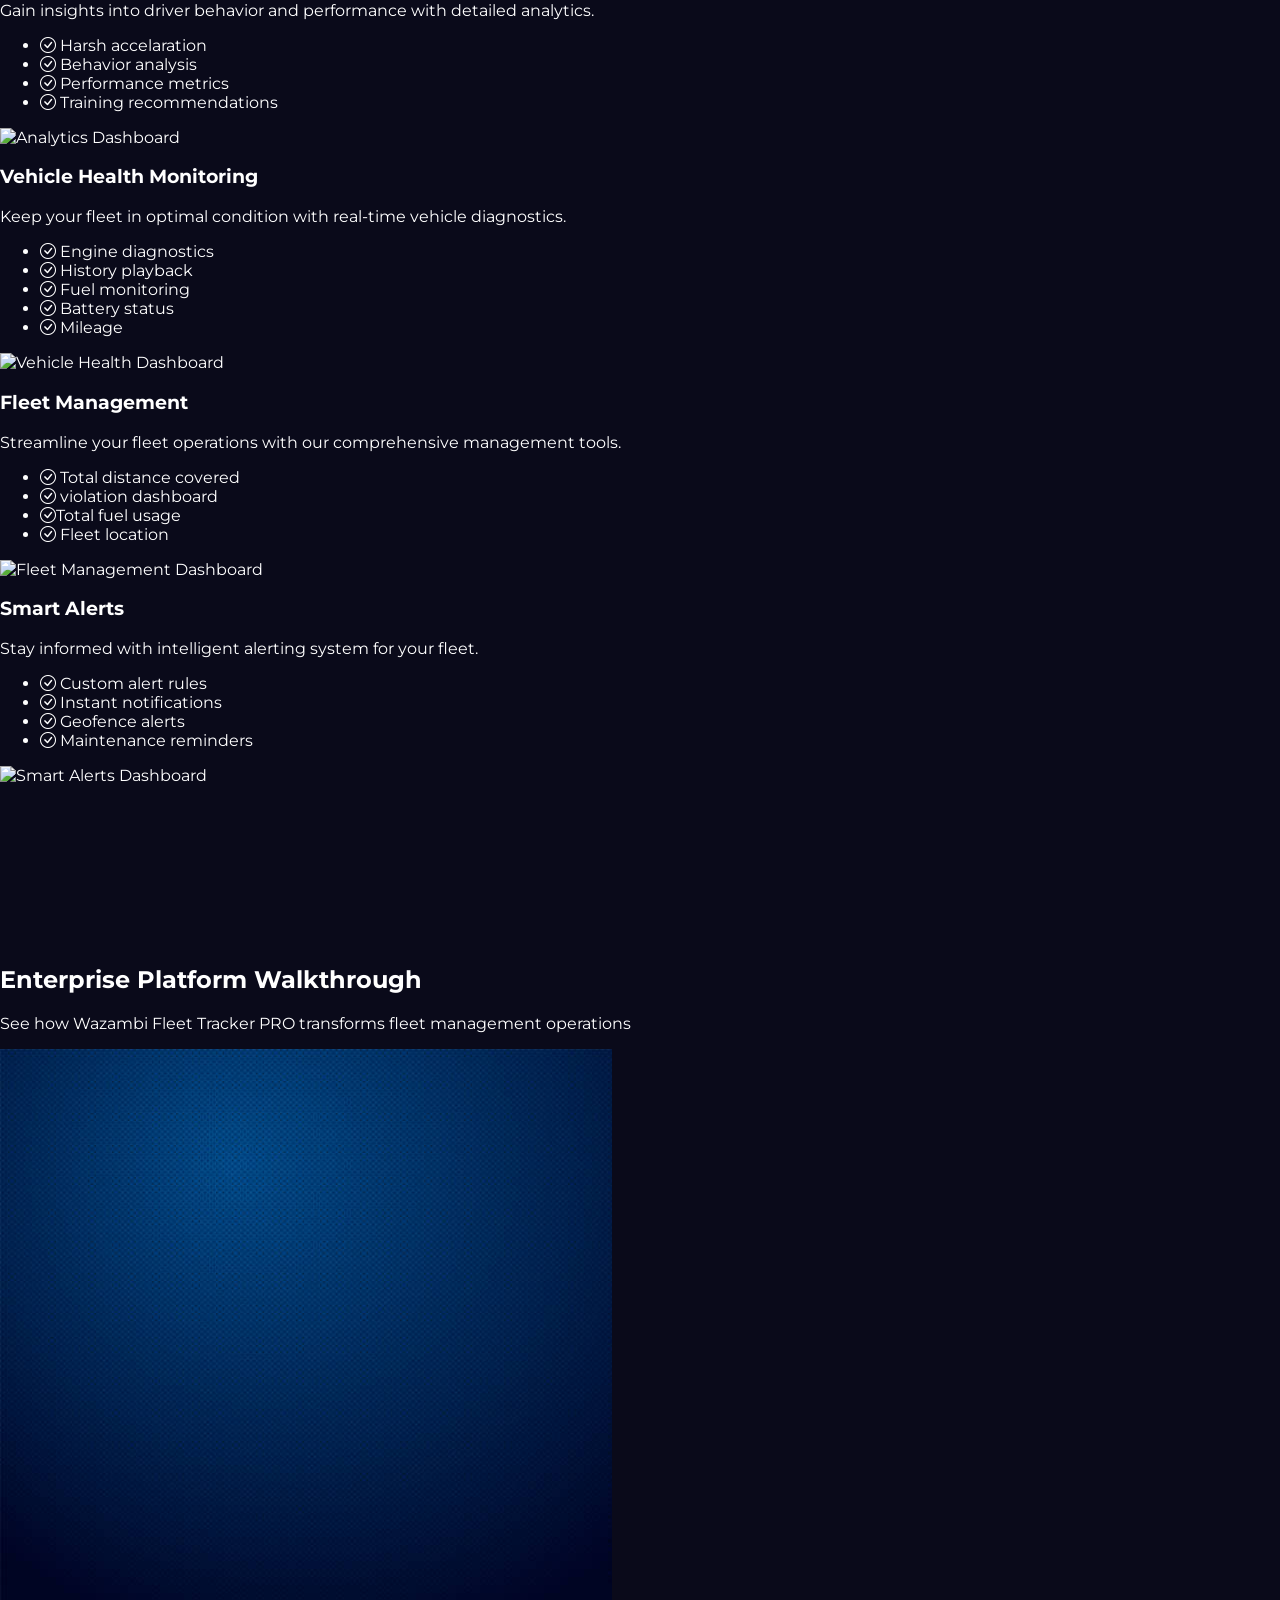
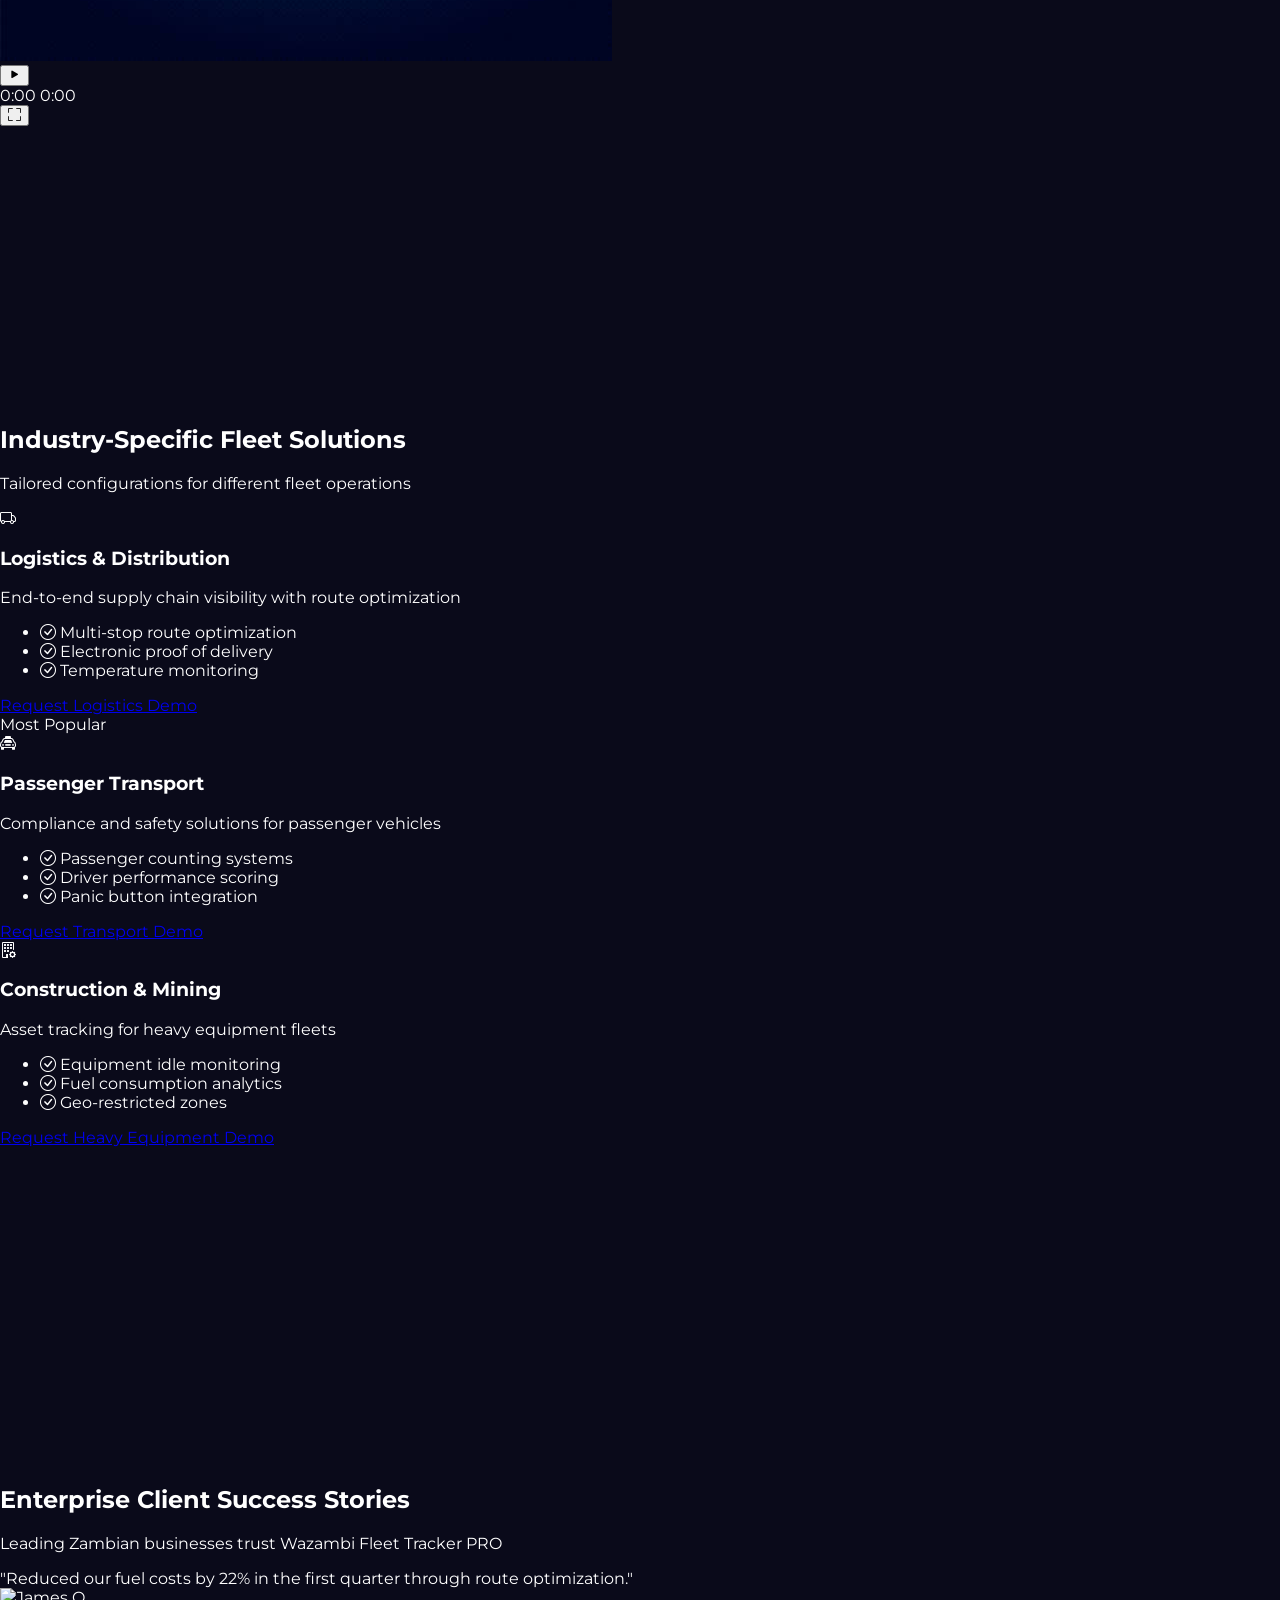
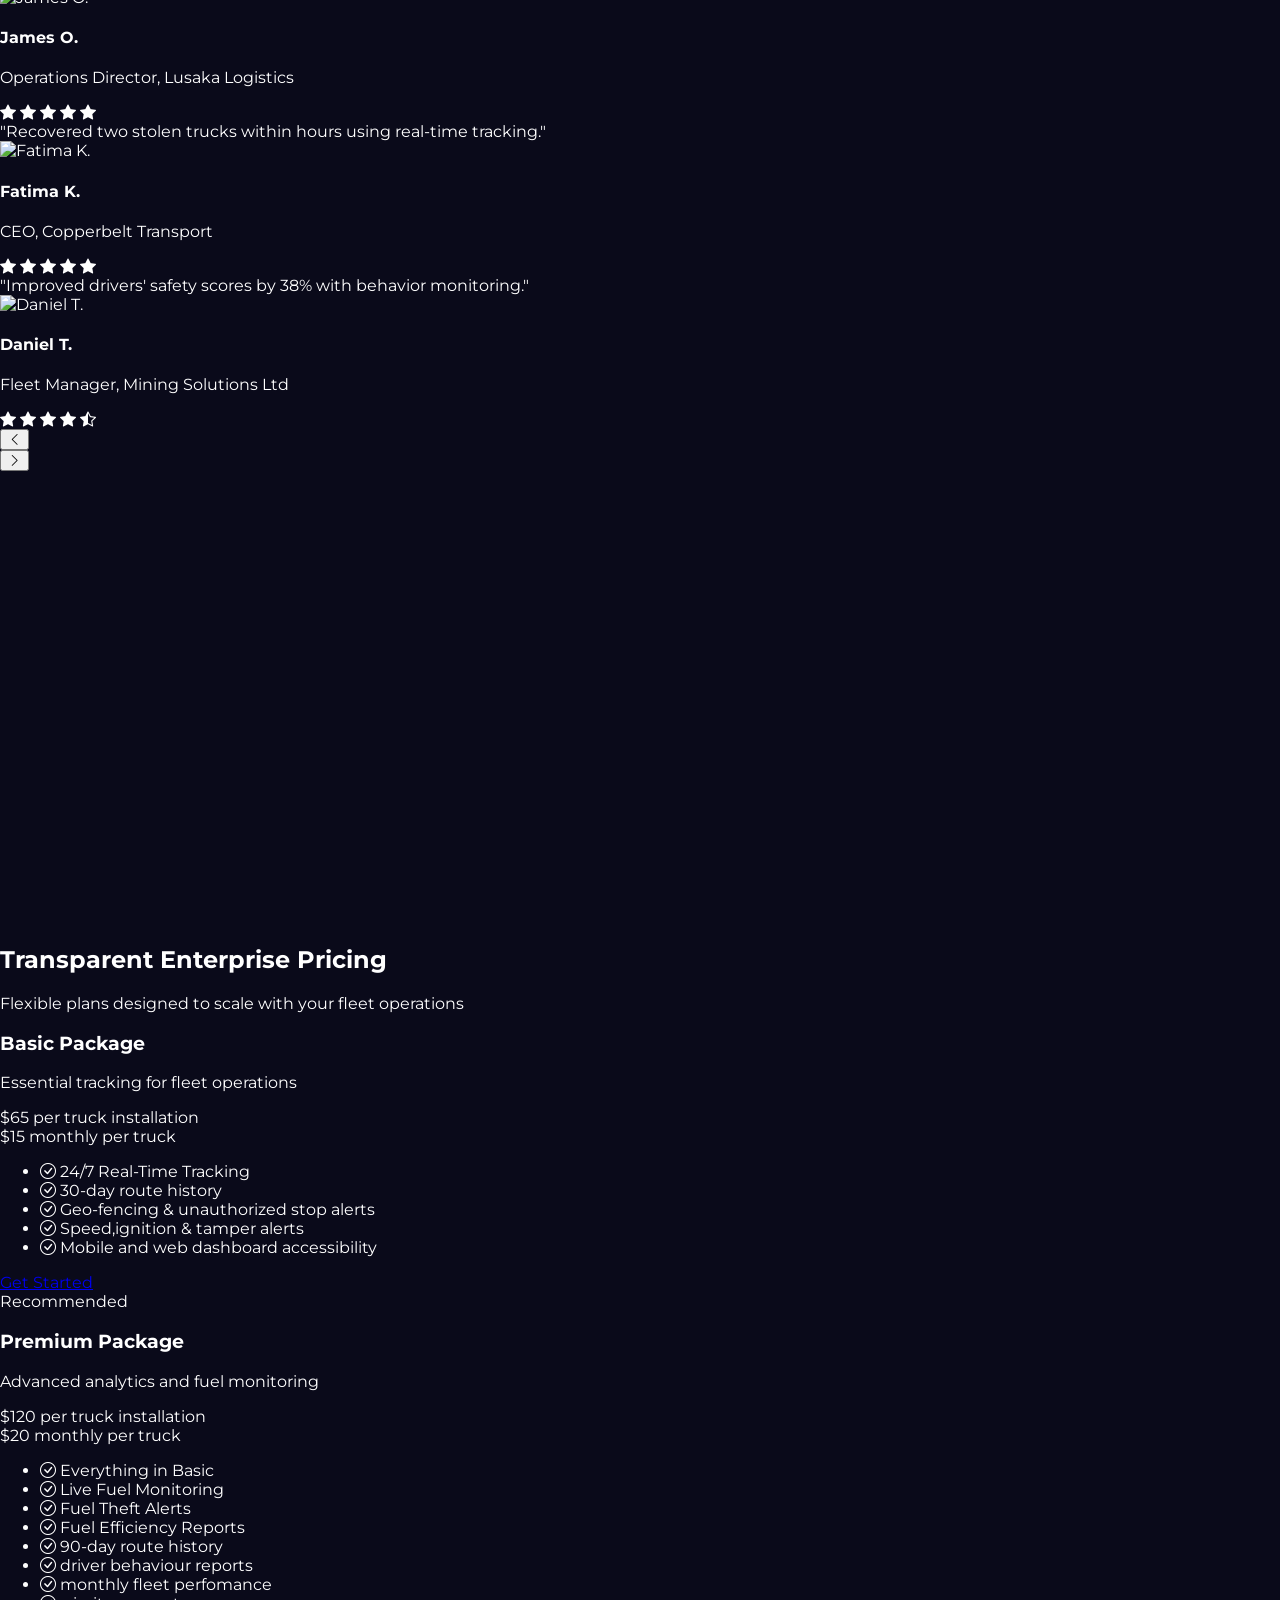
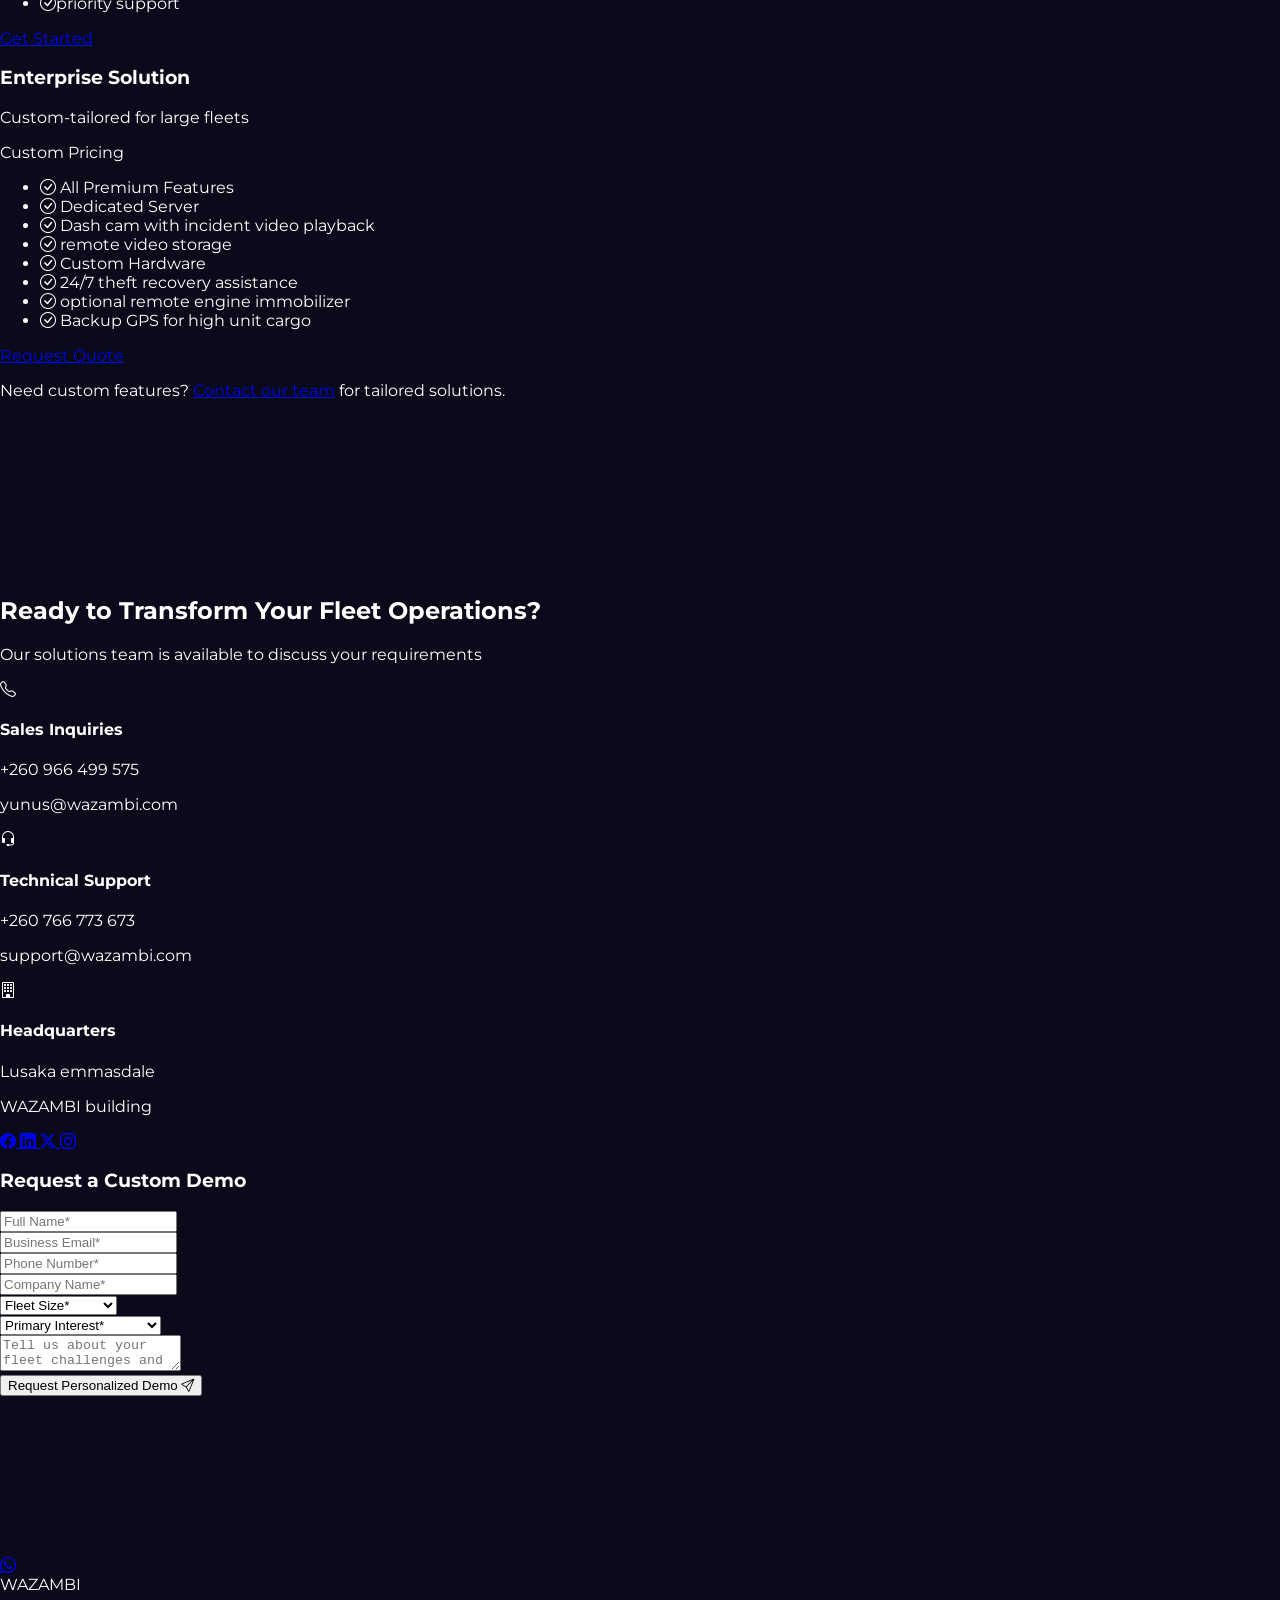
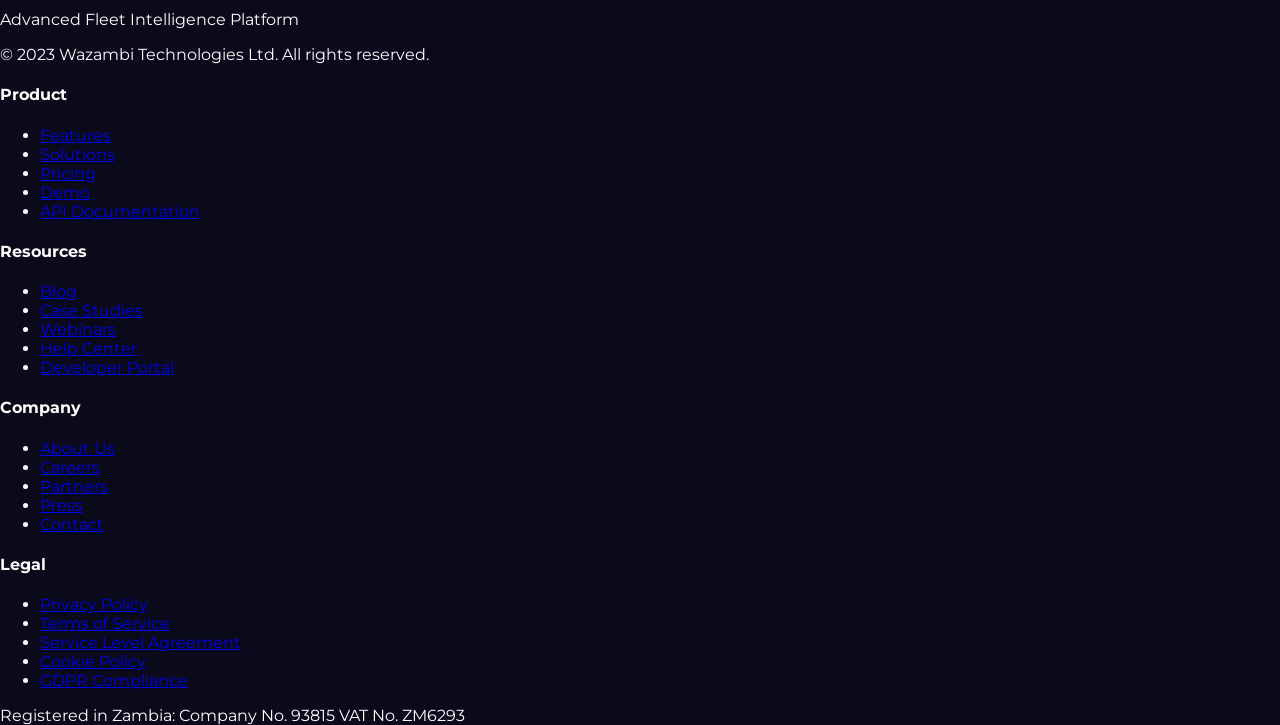
==== commit ecb7171e: "Initial commit" ====
--- a/INDEX.HTML
+++ b/INDEX.HTML
@@ -132,6 +132,38 @@
         .leaflet-control-zoom a:hover {
             background: rgba(42, 91, 215, 0.2) !important;
         }
+
+        .nav-logo {
+            display: flex;
+            align-items: center;
+            gap: 1rem;
+        }
+
+        .nav-logo-img {
+            height: 50px;
+            width: auto;
+            object-fit: contain;
+        }
+
+        .wazambi-text {
+            display: flex;
+            flex-direction: column;
+            line-height: 1;
+        }
+
+        .main-text {
+            font-family: 'Orbitron', sans-serif;
+            font-weight: 700;
+            font-size: 1.5rem;
+            color: #D2B48C;
+        }
+
+        .sub-text {
+            font-family: 'Montserrat', sans-serif;
+            font-size: 0.8rem;
+            color: #D2B48C;
+            letter-spacing: 1px;
+        }
     </style>
 </head>
 <body>
@@ -144,12 +176,7 @@
     <nav class="main-nav">
         <div class="nav-container">
             <div class="nav-logo">
-                <svg class="wazambi-logo" xmlns="http://www.w3.org/2000/svg" viewBox="0 0 200 200">
-                    <!-- GPS pin merged into W -->
-                    <path fill="#D2B48C" d="M100,20a20,20 0 1,1 0,40a20,20 0 1,1 0,-40Zm0,10a10,10 0 1,0 0,20a10,10 0 1,0 0,-20Z" />
-                    <!-- Left wing of W -->
-                    <path fill="#D2B48C" d="M20,80 L60,160 L90,110 L100,130 L110,110 L140,160 L180,80 L140,80 L100,140 L60,80 Z"/>
-                </svg>
+                <img src="images/wazambi.png" alt="Wazambi Logo" class="nav-logo-img">
                 <div class="wazambi-text">
                     <div class="main-text">WAZAMBI</div>
                     <div class="sub-text">GPS</div>
